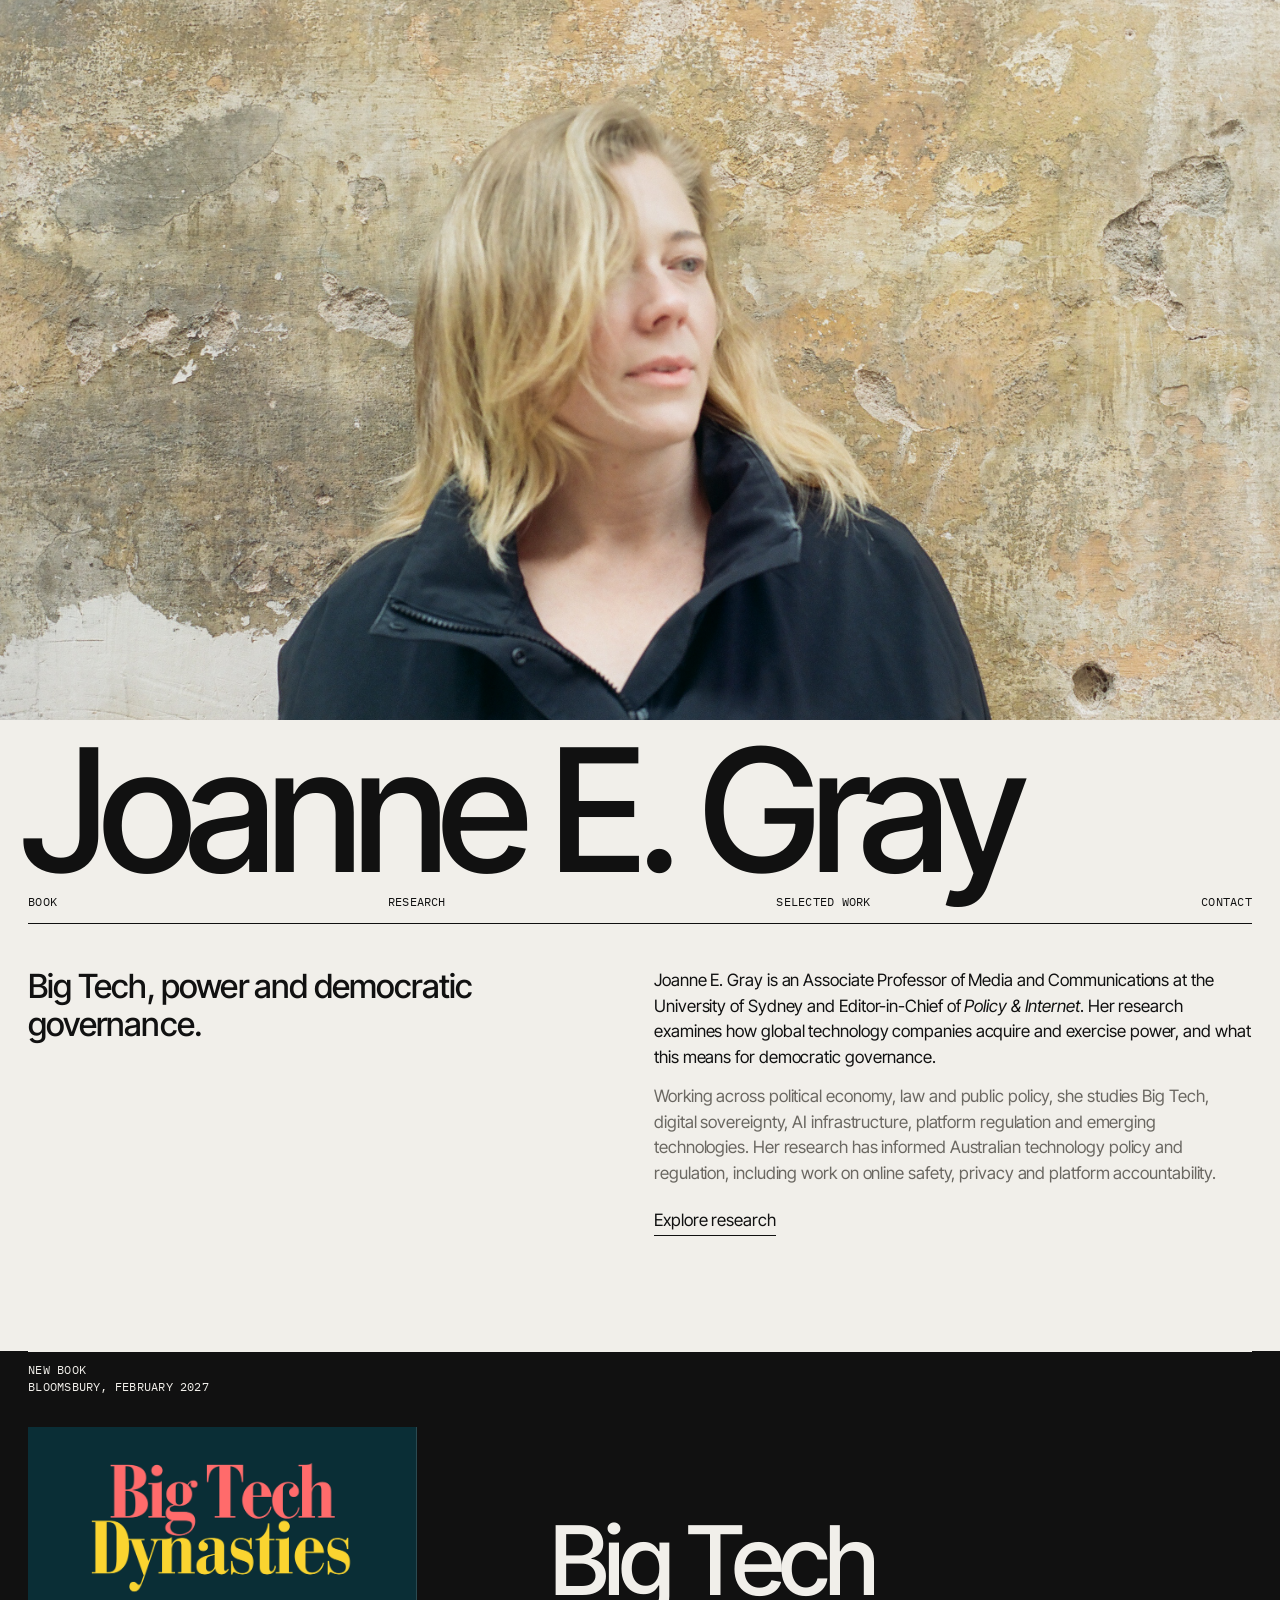
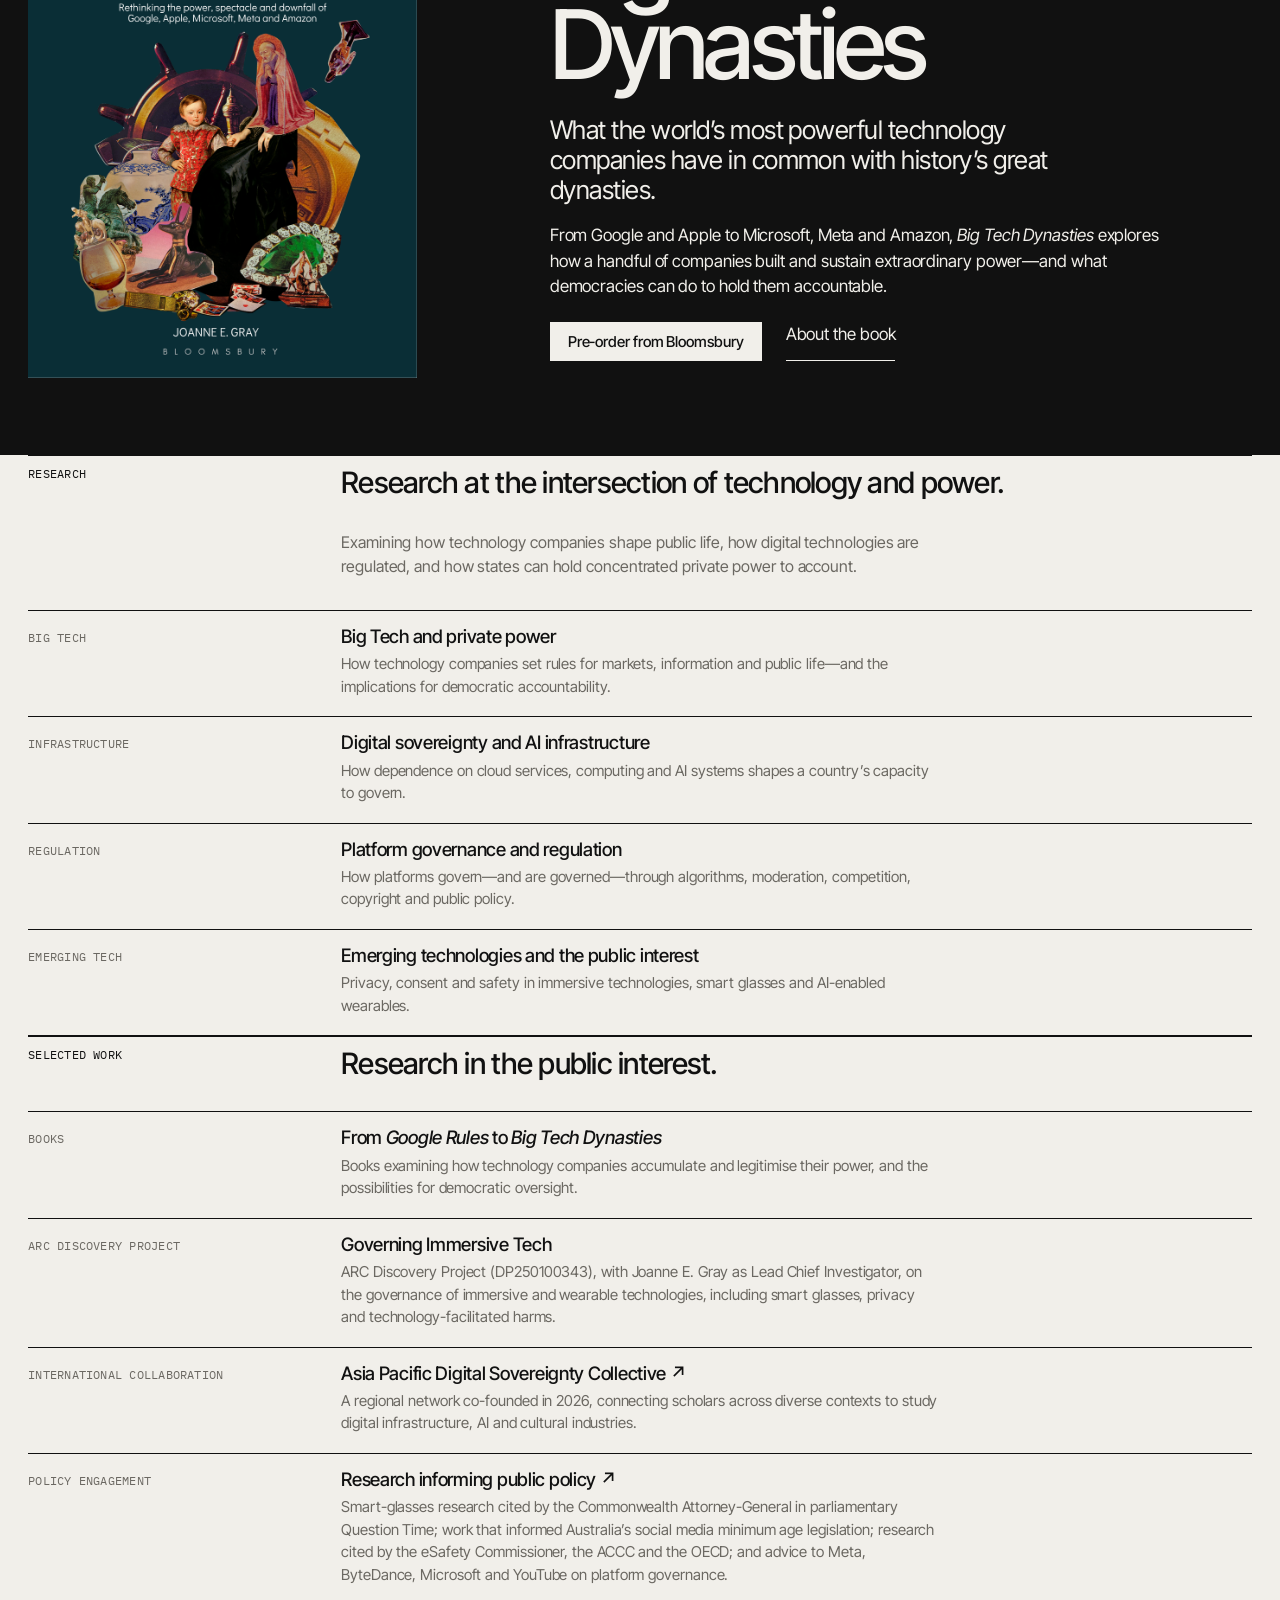
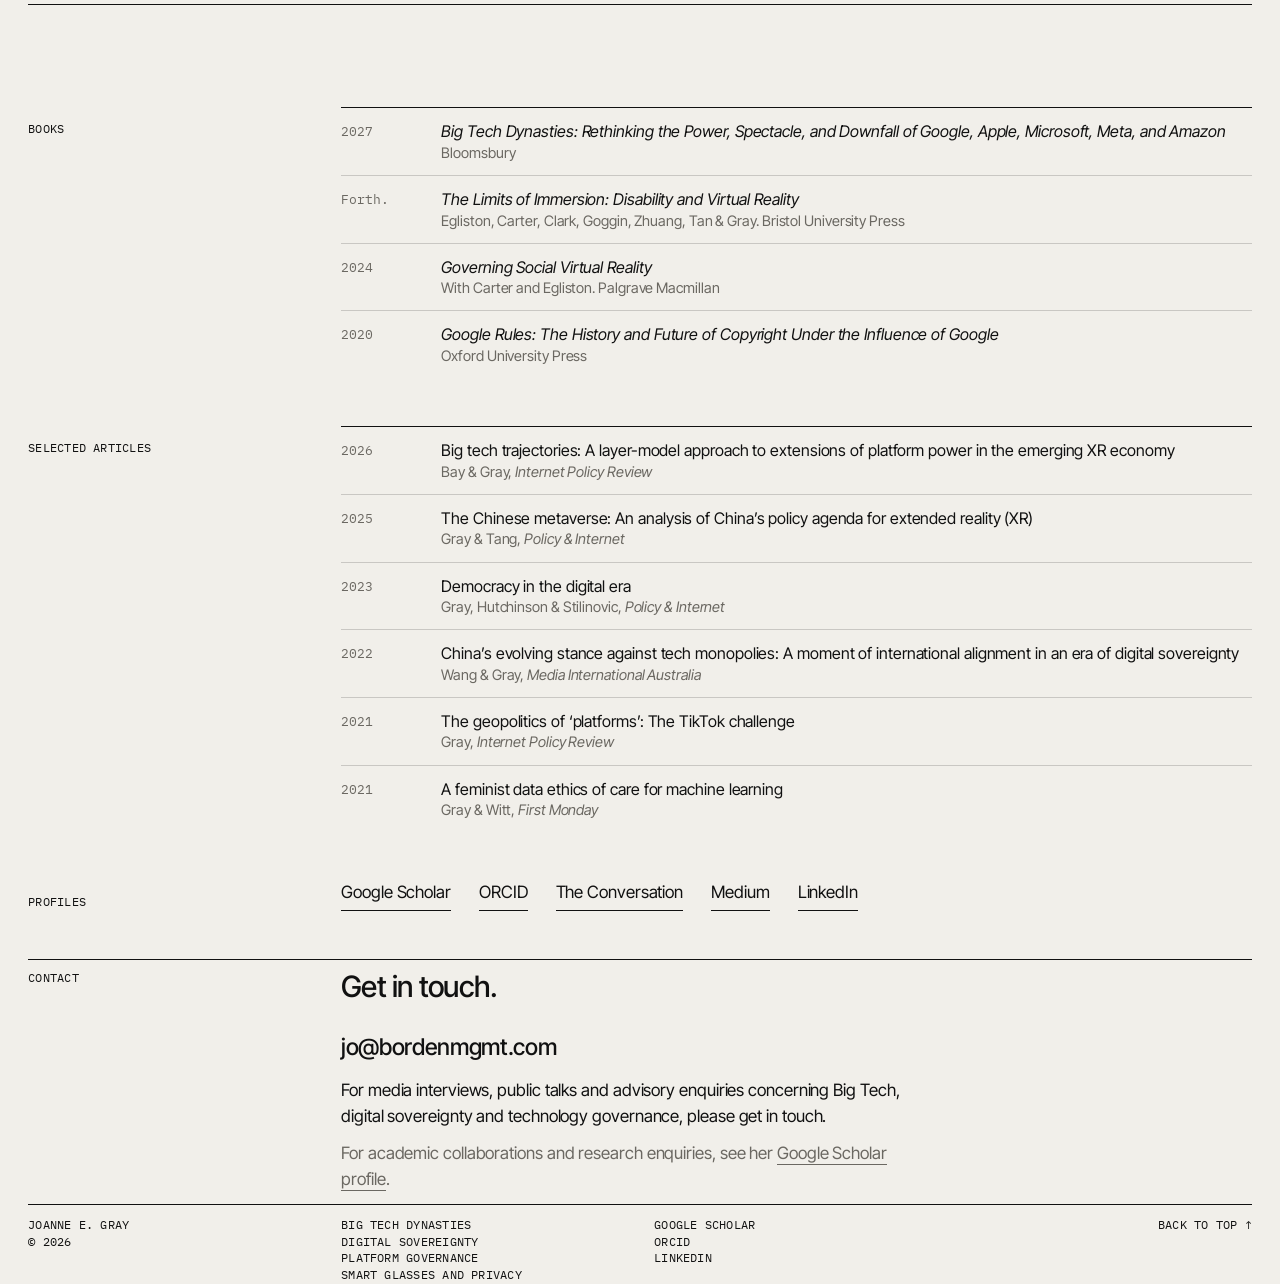
==== index.html @ 81a3f0e9 "Update index.html" ====
<!DOCTYPE html>
<html lang="en-AU">
<head>
<meta charset="utf-8">
<meta name="viewport" content="width=device-width, initial-scale=1">
<meta name="theme-color" content="#f7f5f0">
<meta name="robots" content="index, follow">
<meta name="author" content="Joanne E. Gray">
<meta property="og:site_name" content="Joanne E. Gray">
<meta property="og:locale" content="en_AU">
<meta name="twitter:card" content="summary_large_image">
<title>Joanne E. Gray | Big Tech, Digital Sovereignty &amp; Technology Governance</title>
<meta name="description" content="Joanne E. Gray is a scholar researching Big Tech power, digital sovereignty, AI infrastructure, platform regulation and emerging technology governance.">
<link rel="canonical" href="https://www.jegray.com.au/">
<meta property="og:type" content="profile">
<meta property="og:title" content="Joanne E. Gray | Big Tech, Digital Sovereignty &amp; Technology Governance">
<meta property="og:description" content="Scholar researching Big Tech power, digital sovereignty, AI infrastructure, platform regulation and emerging technology governance.">
<meta property="og:url" content="https://www.jegray.com.au/">
<meta property="og:image" content="https://www.jegray.com.au/A7406008.jpg">
<meta property="og:image:alt" content="Associate Professor Joanne E. Gray">
<script type="application/ld+json">
{
  "@context": "https://schema.org",
  "@graph": [
    {
      "@type": "WebSite",
      "@id": "https://www.jegray.com.au/#website",
      "url": "https://www.jegray.com.au/",
      "name": "Joanne E. Gray",
      "about": { "@id": "https://www.jegray.com.au/#person" },
      "inLanguage": "en-AU"
    },
    {
      "@type": "ProfilePage",
      "@id": "https://www.jegray.com.au/#profilepage",
      "url": "https://www.jegray.com.au/",
      "mainEntity": { "@id": "https://www.jegray.com.au/#person" }
    },
    {
      "@type": "Person",
      "@id": "https://www.jegray.com.au/#person",
      "name": "Joanne E. Gray",
      "alternateName": ["Joanne Gray", "Jo Gray", "Joanne Elizabeth Gray"],
      "honorificPrefix": "Associate Professor",
      "url": "https://www.jegray.com.au/",
      "image": "https://www.jegray.com.au/A7406008.jpg",
      "jobTitle": ["Associate Professor", "Chair of Discipline, Media and Communications"],
      "description": "Australian scholar of digital technology governance and political economy whose research examines the power of global technology companies and its implications for democratic governance.",
      "affiliation": {
        "@type": "CollegeOrUniversity",
        "name": "The University of Sydney",
        "url": "https://www.sydney.edu.au/"
      },
      "worksFor": {
        "@type": "CollegeOrUniversity",
        "name": "The University of Sydney",
        "url": "https://www.sydney.edu.au/"
      },
      "knowsAbout": [
        "Big Tech",
        "Private governing power",
        "Digital sovereignty",
        "AI infrastructure",
        "Technological dependence",
        "Platform governance",
        "Platform regulation",
        "Emerging technology governance",
        "Smart glasses and privacy",
        "Extended reality (XR) governance",
        "Online safety"
      ],
      "sameAs": [
        "https://profiles.sydney.edu.au/j.gray",
        "https://orcid.org/0000-0001-5425-4979",
        "https://scholar.google.com/citations?user=UfW7GFQAAAAJ",
        "https://www.linkedin.com/in/jograycy7",
        "https://theconversation.com/profiles/joanne-gray-873764",
        "https://medium.com/@jograycy7"
      ]
    },
    {
      "@type": "Book",
      "@id": "https://www.jegray.com.au/big-tech-dynasties#book",
      "name": "Big Tech Dynasties: Rethinking the Power, Spectacle, and Downfall of Google, Apple, Microsoft, Meta, and Amazon",
      "author": { "@id": "https://www.jegray.com.au/#person" },
      "publisher": { "@type": "Organization", "name": "Bloomsbury Publishing" },
      "datePublished": "2027-02-18",
      "isbn": "9798765137796",
      "url": "https://www.jegray.com.au/big-tech-dynasties"
    },
    {
      "@type": "Book",
      "@id": "https://www.jegray.com.au/#book-governing-social-vr",
      "name": "Governing Social Virtual Reality: Preparing for the Content, Conduct and Design Challenges of Immersive Social Media",
      "author": [
        { "@id": "https://www.jegray.com.au/#person" },
        { "@type": "Person", "name": "Marcus Carter" },
        { "@type": "Person", "name": "Ben Egliston" }
      ],
      "publisher": { "@type": "Organization", "name": "Palgrave Macmillan" },
      "datePublished": "2024-08-08",
      "isbn": "9783031618307",
      "workExample": [
        { "@type": "Book", "isbn": "9783031618307", "bookFormat": "https://schema.org/Hardcover" },
        { "@type": "Book", "isbn": "9783031618314", "bookFormat": "https://schema.org/EBook" }
      ],
      "sameAs": "https://doi.org/10.1007/978-3-031-61831-4"
    },
    {
      "@type": "Book",
      "@id": "https://www.jegray.com.au/#book-google-rules",
      "name": "Google Rules: The History and Future of Copyright Under the Influence of Google",
      "author": { "@id": "https://www.jegray.com.au/#person" },
      "publisher": { "@type": "Organization", "name": "Oxford University Press" },
      "datePublished": "2020",
      "isbn": "9780190072070"
    },
    {
      "@type": "Book",
      "@id": "https://www.jegray.com.au/#book-limits-of-immersion",
      "name": "The Limits of Immersion: Disability and Virtual Reality",
      "author": [
        { "@type": "Person", "name": "Ben Egliston" },
        { "@type": "Person", "name": "Marcus Carter" },
        { "@type": "Person", "name": "Kate Euphemia Clark" },
        { "@type": "Person", "name": "Gerard Goggin" },
        { "@type": "Person", "name": "Kuansong Victor Zhuang" },
        { "@type": "Person", "name": "Wenqi Tan" },
        { "@id": "https://www.jegray.com.au/#person" }
      ],
      "publisher": { "@type": "Organization", "name": "Bristol University Press" },
      "isbn": "9781529258431",
      "url": "https://bristoluniversitypress.co.uk/the-limits-of-immersion"
    }
  ]
}
</script>

  <link rel="preconnect" href="https://fonts.googleapis.com">
  <link rel="preconnect" href="https://fonts.gstatic.com" crossorigin="">
  <link rel="stylesheet" href="https://fonts.googleapis.com/css2?family=IBM+Plex+Mono:wght@400&amp;family=Inter+Tight:ital,wght@0,400;0,500;1,400;1,500&amp;display=swap">
  <link rel="stylesheet" href="/site.css">
</head>
<body>
<a class="skip" href="#main">Skip to main content</a>

<main id="main">
  <section id="about" class="hero">
    <figure class="banner"><img src="/jo-gray-portrait.jpg" alt="Associate Professor Joanne E. Gray standing in front of a weathered plaster wall" width="2000" height="1326" fetchpriority="high"></figure>
    <div class="wrap">
      <div class="bigname">
        <h1>Joanne E. Gray</h1>
        <nav class="meta homenav" aria-label="Primary"><a href="#book">Book</a><a href="#research">Research</a><a href="#work">Selected work</a><a href="#contact">Contact</a></nav>
      </div>
      <div class="grid hero-body">
        <p class="lead">Big Tech, power and democratic governance.</p>
        <div class="hero-text">
          <p>Joanne E. Gray is an Associate Professor of Media and Communications at the University of Sydney and Editor-in-Chief of <em>Policy &amp; Internet</em>. Her research examines how global technology companies acquire and exercise power, and what this means for democratic governance.</p>
          <p class="sub">Working across political economy, law and public policy, she studies Big Tech, digital sovereignty, AI infrastructure, platform regulation and emerging technologies. Her research has informed Australian technology policy and regulation, including work on online safety, privacy and platform accountability.</p>
          <div class="hero-links">
            <a class="ulink" href="#research">Explore research</a>
          </div>
        </div>
      </div>
    </div>
  </section>

  <section id="book" class="book">
    <div class="wrap">
      <div class="grid sec-head rule">
        <div class="meta">New book<br>Bloomsbury, February 2027</div>
      </div>
      <div class="grid book-body">
        <div class="book-cover"><img src="/book-cover.png" alt="Cover of Big Tech Dynasties by Joanne E. Gray (Bloomsbury, 2027)" width="900" height="1273" loading="lazy"></div>
        <div class="book-copy">
          <h2>Big Tech Dynasties</h2>
          <p class="deck">What the world’s most powerful technology companies have in common with history’s great dynasties.</p>
          <p>From Google and Apple to Microsoft, Meta and Amazon, <em>Big Tech Dynasties</em> explores how a handful of companies built and sustain extraordinary power—and what democracies can do to hold them accountable.</p>
          <p class="hero-links"><a class="btn" href="https://www.bloomsbury.com/au/big-tech-dynasties-9798765137796/">Pre-order from Bloomsbury</a> <a class="ulink" href="/big-tech-dynasties">About the book</a></p>
        </div>
      </div>
    </div>
  </section>

  <section id="research" class="wrap">
    <div class="grid sec-head rule">
      <div class="meta">Research</div>
      <h2>Research at the intersection of technology and power.</h2>
    </div>
    <div class="grid">
      <p class="intro">Examining how technology companies shape public life, how digital technologies are regulated, and how states can hold concentrated private power to account.</p>
      <ul class="rows">
        <li><a class="row" href="/big-tech-dynasties"><span class="meta">Big Tech</span><h3>Big Tech and private power</h3><p>How technology companies set rules for markets, information and public life—and the implications for democratic accountability.</p></a></li>
        <li><a class="row" href="/digital-sovereignty"><span class="meta">Infrastructure</span><h3>Digital sovereignty and AI infrastructure</h3><p>How dependence on cloud services, computing and AI systems shapes a country’s capacity to govern.</p></a></li>
        <li><a class="row" href="/platform-governance"><span class="meta">Regulation</span><h3>Platform governance and regulation</h3><p>How platforms govern—and are governed—through algorithms, moderation, competition, copyright and public policy.</p></a></li>
        <li><a class="row" href="/smart-glasses-privacy"><span class="meta">Emerging tech</span><h3>Emerging technologies and the public interest</h3><p>Privacy, consent and safety in immersive technologies, smart glasses and AI-enabled wearables.</p></a></li>
      </ul>
    </div>
  </section>

  <section id="work" class="wrap">
    <div class="grid sec-head rule">
      <div class="meta">Selected work</div>
      <h2>Research in the public interest.</h2>
    </div>
    <div class="grid">
      <ul class="rows">
        <li><a class="row" href="/big-tech-dynasties"><span class="meta">Books</span><h3>From <em>Google Rules</em> to <em>Big Tech Dynasties</em></h3><p>Books examining how technology companies accumulate and legitimise their power, and the possibilities for democratic oversight.</p></a></li>
        <li><a class="row" href="/smart-glasses-privacy"><span class="meta">ARC Discovery Project</span><h3>Governing Immersive Tech</h3><p>ARC Discovery Project (DP250100343), with Joanne E. Gray as Lead Chief Investigator, on the governance of immersive and wearable technologies, including smart glasses, privacy and technology-facilitated harms.</p></a></li>
        <li><a class="row" href="https://apacdigitalsovereigntycollective.org/"><span class="meta">International collaboration</span><h3>Asia Pacific Digital Sovereignty Collective ↗</h3><p>A regional network co-founded in 2026, connecting scholars across diverse contexts to study digital infrastructure, AI and cultural industries.</p></a></li>
        <li><a class="row" href="https://projectgit.com.au/news/question-time-2026.html"><span class="meta">Policy engagement</span><h3>Research informing public policy ↗</h3><p>Smart-glasses research cited by the Commonwealth Attorney-General in parliamentary Question Time; work that informed Australia’s social media minimum age legislation; research cited by the eSafety Commissioner, the ACCC and the OECD; and advice to Meta, ByteDance, Microsoft and YouTube on platform governance.</p></a></li>
      </ul>
    </div>

    <div class="grid pubs" style="margin-top:clamp(56px,8vw,104px)">
      <div class="pubs">
        <div class="pub-group">
          <div class="meta">Books</div>
          <ol>
            <li><span class="yr">2027</span><span><a href="/big-tech-dynasties"><em>Big Tech Dynasties: Rethinking the Power, Spectacle, and Downfall of Google, Apple, Microsoft, Meta, and Amazon</em></a><span class="src">Bloomsbury</span></span></li>
            <li><span class="yr">Forth.</span><span><a href="https://bristoluniversitypress.co.uk/the-limits-of-immersion"><em>The Limits of Immersion: Disability and Virtual Reality</em></a><span class="src">Egliston, Carter, Clark, Goggin, Zhuang, Tan &amp; Gray. Bristol University Press</span></span></li>
            <li><span class="yr">2024</span><span><a href="https://doi.org/10.1007/978-3-031-61831-4"><em>Governing Social Virtual Reality</em></a><span class="src">With Carter and Egliston. Palgrave Macmillan</span></span></li>
            <li><span class="yr">2020</span><span><em>Google Rules: The History and Future of Copyright Under the Influence of Google</em><span class="src">Oxford University Press</span></span></li>
          </ol>
        </div>
        <div class="pub-group">
          <div class="meta">Selected articles</div>
          <ol>
            <li><span class="yr">2026</span><span><a href="https://doi.org/10.14763/2026.3.2097">Big tech trajectories: A layer-model approach to extensions of platform power in the emerging XR economy</a><span class="src">Bay &amp; Gray, <em>Internet Policy Review</em></span></span></li>
            <li><span class="yr">2025</span><span><a href="https://doi.org/10.1002/poi3.418">The Chinese metaverse: An analysis of China’s policy agenda for extended reality (XR)</a><span class="src">Gray &amp; Tang, <em>Policy &amp; Internet</em></span></span></li>
            <li><span class="yr">2023</span><span><a href="https://doi.org/10.1002/poi3.349">Democracy in the digital era</a><span class="src">Gray, Hutchinson &amp; Stilinovic, <em>Policy &amp; Internet</em></span></span></li>
            <li><span class="yr">2022</span><span><a href="https://doi.org/10.1177/1329878X221105124">China’s evolving stance against tech monopolies: A moment of international alignment in an era of digital sovereignty</a><span class="src">Wang &amp; Gray, <em>Media International Australia</em></span></span></li>
            <li><span class="yr">2021</span><span><a href="https://doi.org/10.14763/2021.2.1557">The geopolitics of ‘platforms’: The TikTok challenge</a><span class="src">Gray, <em>Internet Policy Review</em></span></span></li>
            <li><span class="yr">2021</span><span><a href="https://doi.org/10.5210/fm.v26i12.11833">A feminist data ethics of care for machine learning</a><span class="src">Gray &amp; Witt, <em>First Monday</em></span></span></li>
          </ol>
        </div>
        <div class="pub-group">
          <div class="meta">Profiles</div>
          <div class="profiles">
            <a class="ulink" href="https://scholar.google.com/citations?hl=en&amp;user=UfW7GFQAAAAJ">Google Scholar</a>
            <a class="ulink" href="https://orcid.org/0000-0001-5425-4979">ORCID</a>
            <a class="ulink" href="https://theconversation.com/profiles/joanne-gray-873764/articles">The Conversation</a>
            <a class="ulink" href="https://medium.com/@jograycy7">Medium</a>
            <a class="ulink" href="https://www.linkedin.com/in/jograycy7">LinkedIn</a>
          </div>
        </div>
      </div>
    </div>
  </section>

  <section id="contact" class="wrap contact">
    <div class="grid sec-head rule">
      <div class="meta">Contact</div>
      <h2>Get in touch.</h2>
    </div>
    <div class="grid">
      <p class="mail"><a href="mailto:jo@bordenmgmt.com">jo@bordenmgmt.com</a></p>
      <p>For media interviews, public talks and advisory enquiries concerning Big Tech, digital sovereignty and technology governance, please get in touch.</p>
      <p style="color:var(--mute)">For academic collaborations and research enquiries, see her <a class="ulink" href="https://scholar.google.com/citations?hl=en&amp;user=UfW7GFQAAAAJ">Google Scholar profile</a>.</p>
    </div>
  </section>
</main>

<footer class="wrap">
  <div class="grid rule meta" style="padding-top:12px">
    <div>Joanne E. Gray<br>© 2026</div>
    <div><ul><li><a href="/big-tech-dynasties">Big Tech Dynasties</a></li><li><a href="/digital-sovereignty">Digital sovereignty</a></li><li><a href="/platform-governance">Platform governance</a></li><li><a href="/smart-glasses-privacy">Smart glasses and privacy</a></li></ul></div>
    <div><ul><li><a href="https://scholar.google.com/citations?hl=en&amp;user=UfW7GFQAAAAJ">Google Scholar</a></li><li><a href="https://orcid.org/0000-0001-5425-4979">ORCID</a></li><li><a href="https://www.linkedin.com/in/jograycy7">LinkedIn</a></li></ul></div>
    <div class="c4"><a href="#main">Back to top ↑</a></div>
  </div>
</footer>
</body>
</html>
---- site.css ----
/* jegray.com.au, 2026 design. Replaces homepage.css and article.css on all pages; styles.css is untouched. */
:root {
  --paper: #f1efea;
  --ink: #111111;
  --mute: #6b6862;
  --line: #111111;
  --hair: rgba(17,17,17,.18);
  --red: #2b2bea; /* accent: ultramarine */
  --sans: "Inter Tight", "Helvetica Neue", Helvetica, Arial, sans-serif;
  --mono: "IBM Plex Mono", ui-monospace, Menlo, monospace;
  --pad: clamp(16px, 2.2vw, 32px);
}
* { box-sizing: border-box; }
html { -webkit-text-size-adjust: 100%; }
body { margin: 0; background: var(--paper); color: var(--ink); font: 400 17px/1.5 var(--sans); letter-spacing: -.005em; }
img { display: block; max-width: 100%; height: auto; }
a { color: inherit; text-decoration: none; }
a:hover { color: var(--red); }
:focus-visible { outline: 2px solid var(--red); outline-offset: 2px; }
.skip { position: absolute; left: -9999px; }
.skip:focus { left: var(--pad); top: var(--pad); background: var(--ink); color: var(--paper); padding: 6px 10px; z-index: 10; }

/* Grid */
.wrap { padding: 0 var(--pad); max-width: 1600px; margin: 0 auto; }
.grid { display: grid; grid-template-columns: repeat(12, 1fr); column-gap: var(--pad); }
.rule { border-top: 1px solid var(--line); }
.meta { font: 400 11.5px/1.45 var(--mono); letter-spacing: .02em; text-transform: uppercase; }
.meta a:hover { color: var(--red); }

/* Top bar */
.bar { display: flex; align-items: baseline; gap: 28px; padding: 16px 0; border-bottom: 1px solid var(--line); font-size: 15px; }
.bar .who { font-weight: 500; }
.bar .role { color: var(--mute); }
.bar nav { margin-left: auto; }
.bar nav ul { display: flex; gap: 24px; list-style: none; margin: 0; padding: 0; }

/* Hero */
.hero { padding-bottom: clamp(56px, 9vw, 120px); }
.banner { margin: 0; }
.banner img { width: 100%; height: min(80vh, 62vw); object-fit: cover; object-position: 52% 36%; }
.bigname { padding-top: clamp(10px, 1.4vw, 18px); }
.bigname h1 { margin: 0; font-weight: 500; font-size: clamp(56px, 13.4vw, 236px); line-height: .84; letter-spacing: -.055em; white-space: nowrap; transform: translateX(-.04em); }
.bigname .meta { display: flex; justify-content: space-between; margin-top: 12px; padding-bottom: 12px; }
.hero-body { border-top: 1px solid var(--line); padding-top: clamp(24px, 3.5vw, 48px); align-items: start; }
.hero .lead { grid-column: 1 / span 5; font-size: clamp(26px, 2.6vw, 40px); line-height: 1.12; letter-spacing: -.025em; font-weight: 500; margin: 0; }
.hero-text { grid-column: 7 / span 6; }
.hero-text p { max-width: 36em; margin: 0 0 14px; }
.hero-text .sub { color: var(--mute); }
.hero-links { display: flex; gap: 24px; flex-wrap: wrap; margin-top: 22px; }
.ulink { border-bottom: 1px solid currentColor; padding-bottom: 1px; }

/* Sections */
section { padding: 0 0 clamp(56px, 9vw, 120px); }
.sec-head { padding-top: 10px; margin-bottom: clamp(20px, 2.5vw, 36px); }
.sec-head .meta { grid-column: 1 / span 3; }
.sec-head h2 { grid-column: 4 / span 9; margin: 0; font-weight: 500; font-size: clamp(24px, 2.3vw, 36px); line-height: 1.1; letter-spacing: -.025em; }

/* Book block */
.book { background: var(--ink); color: var(--paper); padding-bottom: 0; }
.book .rule { border-top-color: var(--paper); }
.book .btn { background: var(--paper); color: var(--ink); }
.book .btn:hover { background: var(--red); color: var(--paper); }
.book .sec-head { padding-top: 10px; }
.book-body { padding-bottom: clamp(40px, 6vw, 80px); align-items: end; }
.book-cover { grid-column: 1 / span 4; }
.book-copy { grid-column: 6 / span 7; }
.book-copy h2 { font-weight: 500; font-size: clamp(48px, 7.5vw, 128px); line-height: .88; letter-spacing: -.05em; margin: 0 0 28px; }
.book-copy .deck { font-size: clamp(22px, 2vw, 30px); line-height: 1.18; letter-spacing: -.02em; margin: 0 0 18px; max-width: 22em; }
.book-copy p { max-width: 36em; }
.book a:hover { color: #9da2ff; }
.btn { display: inline-block; background: var(--ink); color: var(--paper); padding: 12px 18px; font: 500 15px/1 var(--sans); }
.btn:hover { background: var(--paper); color: var(--ink); }

main .intro { grid-column: 4 / span 6; margin: 0 0 32px; font-size: 16px; color: var(--mute); }

/* Index rows (research areas, selected work) */
.rows { grid-column: 1 / -1; list-style: none; margin: 0; padding: 0; }
.row { display: grid; grid-template-columns: repeat(12, 1fr); column-gap: var(--pad); border-top: 1px solid var(--line); padding: 14px 0 18px; }
.rows li:last-child .row { border-bottom: 1px solid var(--line); }
.row .meta { grid-column: 1 / span 3; padding-top: 5px; color: var(--mute); }
.row h3 { grid-column: 4 / span 6; margin: 0; font-weight: 500; font-size: clamp(18px, 1.45vw, 22px); line-height: 1.2; letter-spacing: -.015em; }
.row p { grid-column: 4 / span 6; margin: 6px 0 0; color: var(--mute); font-size: 15px; line-height: 1.5; }
a.row:hover h3, a.row:hover .meta { color: var(--red); }

/* Publications */
.pubs { grid-column: 1 / -1; }
.pub-group { display: grid; grid-template-columns: repeat(12, 1fr); column-gap: var(--pad); margin-bottom: 48px; }
.pub-group > .meta { grid-column: 1 / span 3; padding-top: 14px; }
.pub-group ol { grid-column: 4 / span 9; list-style: none; margin: 0; padding: 0; }
.pub-group li { display: grid; grid-template-columns: 4.5em 1fr; gap: 0 var(--pad); border-top: 1px solid var(--hair); padding: 12px 0; font-size: 16px; line-height: 1.4; }
.pub-group li:first-child { border-top-color: var(--line); }
.pub-group .yr { font: 400 13px/1.9 var(--mono); color: var(--mute); }
.pub-group .src { display: block; color: var(--mute); font-size: 14.5px; }
.profiles { grid-column: 4 / span 9; display: flex; flex-wrap: wrap; gap: 10px 28px; }

/* Contact */
.contact .mail { grid-column: 4 / span 9; font-weight: 500; font-size: clamp(20px, 1.8vw, 28px); line-height: 1.2; letter-spacing: -.015em; margin: 0 0 16px; word-break: break-word; }
.contact .mail a:hover { color: var(--red); }
.contact p { grid-column: 4 / span 6; margin: 0 0 12px; }

/* Footer */
footer { padding-top: 12px; padding-bottom: 28px; }
footer .grid > div { grid-column: span 3; }
footer ul { list-style: none; margin: 0; padding: 0; }
footer .c4 { text-align: right; }

/* Inner pages */
.page-head { padding-top: clamp(32px, 7vw, 96px); padding-bottom: clamp(32px, 5vw, 64px); }
.page-head .meta { grid-column: 1 / span 3; padding-top: 12px; }
.page-head h1 { grid-column: 4 / span 9; margin: 0 0 24px; font-weight: 500; font-size: clamp(42px, 6.2vw, 104px); line-height: .92; letter-spacing: -.05em; }
.page-head .lede { grid-column: 4 / span 7; font-size: clamp(20px, 1.8vw, 26px); line-height: 1.3; letter-spacing: -.015em; margin: 0; }
.page-head .byline { grid-column: 4 / span 9; margin-top: 22px; color: var(--mute); }
.body-sec { border-top: 1px solid var(--line); padding: 12px 0 clamp(40px, 6vw, 80px); }
.body-sec > .meta { grid-column: 1 / span 4; padding-top: 4px; }
.body-sec > .side { grid-column: 1 / span 4; margin: 0; padding-right: var(--pad); font-weight: 500; font-size: clamp(22px, 2vw, 30px); line-height: 1.1; letter-spacing: -.025em; }
.body-sec > .content { grid-column: 5 / span 7; }
.body-sec h2 { font-weight: 500; font-size: clamp(26px, 2.6vw, 40px); line-height: 1.05; letter-spacing: -.03em; margin: 0 0 20px; }
.body-sec h3 { font-weight: 500; font-size: 21px; letter-spacing: -.015em; margin: 30px 0 8px; }
.body-sec p, .body-sec li, .body-sec dd { font-size: 17.5px; line-height: 1.6; }
.body-sec p { margin: 0 0 16px; }
.body-sec ul, .body-sec ol { margin: 0 0 18px; padding-left: 1.2em; }
.body-sec li { margin-bottom: 8px; }
.body-sec li::marker { color: var(--red); }
.body-sec a { border-bottom: 1px solid currentColor; }
.body-sec a:hover { color: var(--red); }
.body-sec .note { font-size: 14.5px; color: var(--mute); }
.body-sec ul.publications { list-style: none; padding: 0; }
.body-sec ul.publications li { border-top: 1px solid var(--hair); padding-top: 10px; font-size: 15.5px; }
.toc ol { list-style: none; padding: 0; margin: 0; counter-reset: none; }
.toc li { border-top: 1px solid var(--hair); padding: 8px 0; margin: 0; font-size: 16px; }
.toc a { border: 0; }
.book-details { display: grid; grid-template-columns: max-content 1fr; gap: 10px 28px; margin: 0 0 24px; }
.book-details dt { font: 400 11.5px/2.2 var(--mono); text-transform: uppercase; letter-spacing: .02em; color: var(--mute); }
.book-details dd { margin: 0; }
.book-hero { background: var(--ink); color: var(--paper); padding-top: clamp(32px, 6vw, 80px); padding-bottom: clamp(32px, 6vw, 80px); align-items: end; }
.book-hero .cover { grid-column: 1 / span 4; }
.book-hero .copy { grid-column: 6 / span 7; }
.book-hero h1 { font-weight: 500; font-size: clamp(52px, 8vw, 140px); line-height: .86; letter-spacing: -.055em; margin: 0 0 22px; }
.book-hero .subtitle { font-size: clamp(20px, 1.8vw, 26px); line-height: 1.25; letter-spacing: -.015em; margin: 0 0 22px; max-width: 26em; }
.book-hero p { max-width: 36em; }
.book-hero .btn { background: var(--paper); color: var(--ink); }
.book-hero .btn:hover { background: var(--red); color: var(--paper); }
.book-hero a:hover { color: #9da2ff; }
.book-hero .meta { margin-bottom: 18px; }

/* Mobile */
@media (max-width: 860px) {
  .bar { flex-wrap: wrap; gap: 6px 18px; }
  .bar .role { display: none; }
  .bar nav { margin-left: 0; width: 100%; }
  .bar nav ul { gap: 18px; flex-wrap: wrap; }
  .grid, .row, .pub-group { grid-template-columns: repeat(4, 1fr); }
  .banner img { height: 72vh; object-position: 54% 30%; }
  .hero .lead { grid-column: 1 / -1; margin-bottom: 24px; }
  .hero-text { grid-column: 1 / -1; }
  .bigname h1 { white-space: normal; font-size: 21vw; }
  .sec-head .meta, .sec-head h2, .row .meta, .row h3, .row p, .pub-group > .meta, .pub-group ol, .profiles,
  .contact p, .contact .mail, main .intro, .book-cover, .book-copy, .page-head .meta, .page-head h1, .page-head .lede, .page-head .byline,
  .body-sec > .meta, .body-sec > .side, .body-sec > .content, .book-hero .cover, .book-hero .copy { grid-column: 1 / -1; }
  .sec-head .meta, .row .meta, .pub-group > .meta, .page-head .meta, .body-sec > .meta, .body-sec > .side { margin-bottom: 14px; padding-top: 0; }
  .row p { margin-top: 10px; }
  .book-cover, .book-hero .cover { max-width: 260px; margin-bottom: 28px; }
  footer .grid > div { grid-column: span 2; margin-bottom: 18px; }
  footer .c4 { text-align: left; }
}
@media (prefers-reduced-motion: no-preference) { a, .btn { transition: color .12s, background-color .12s; } }
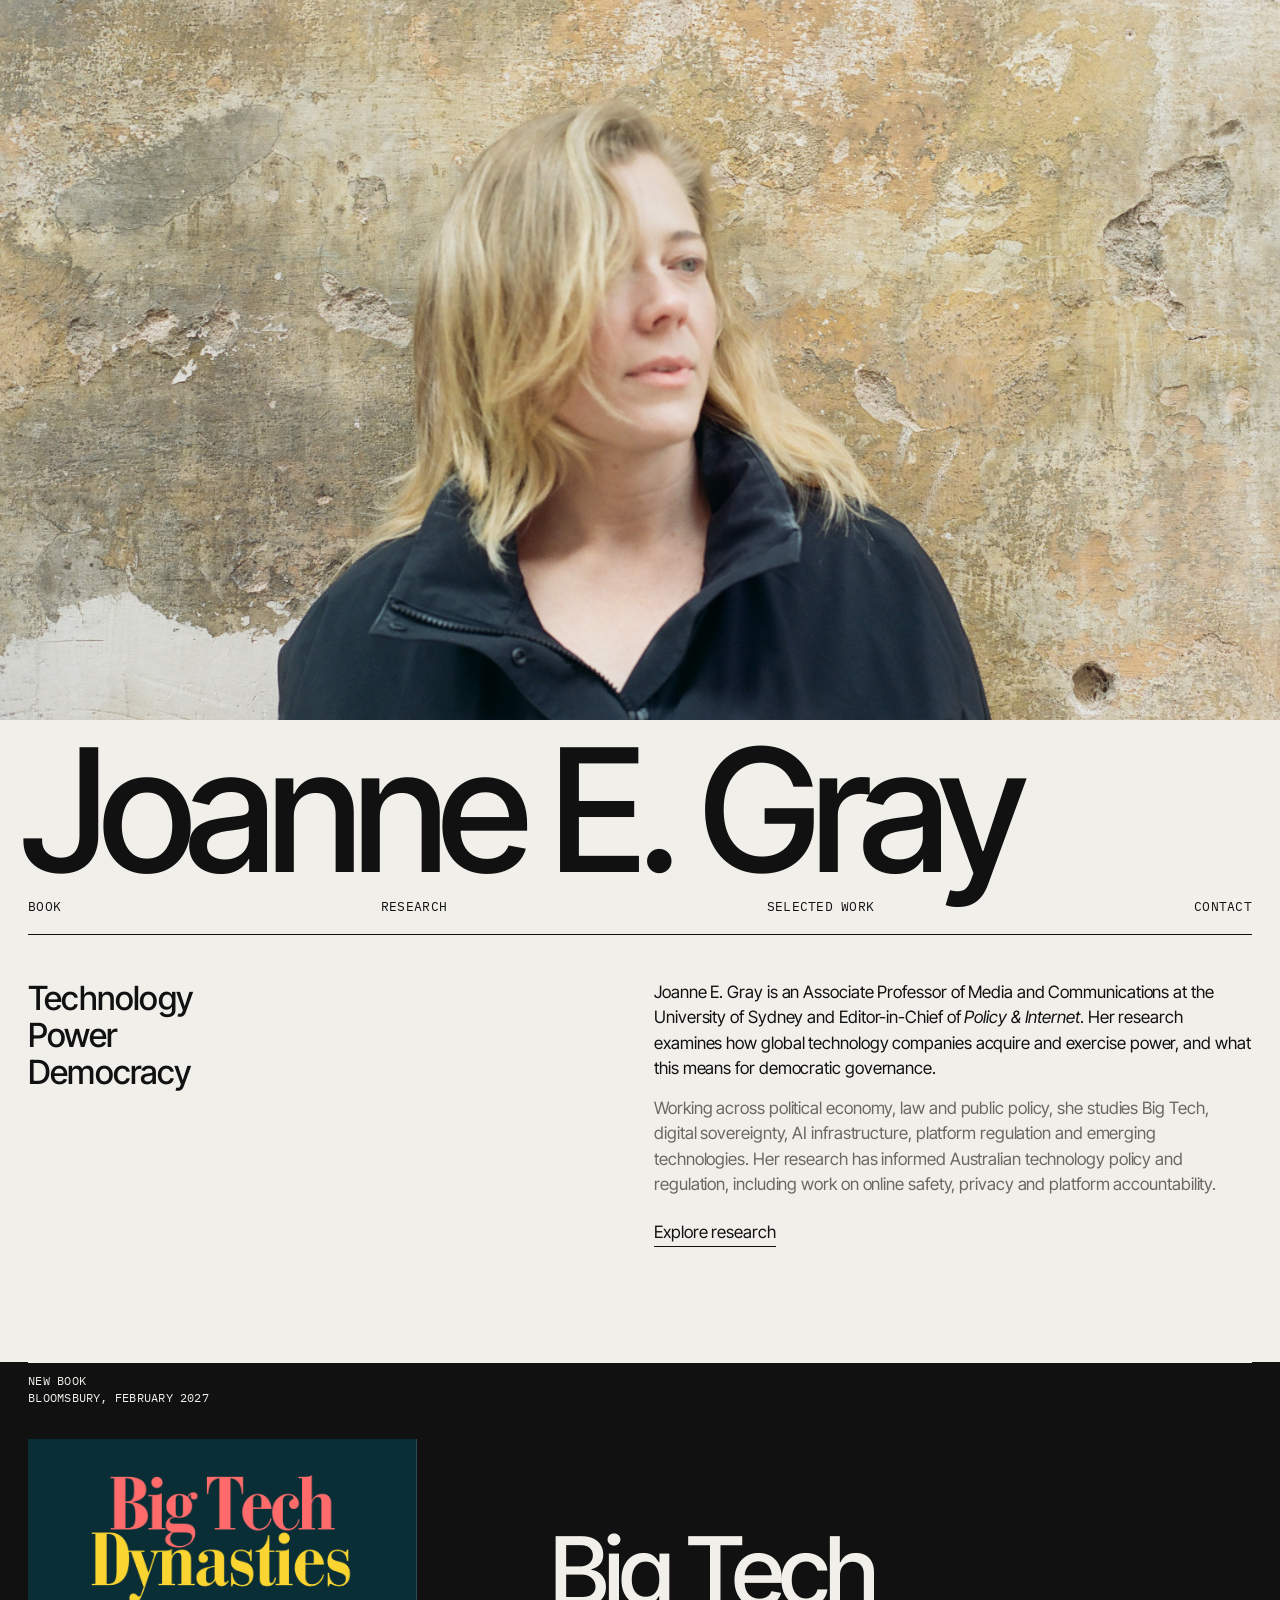
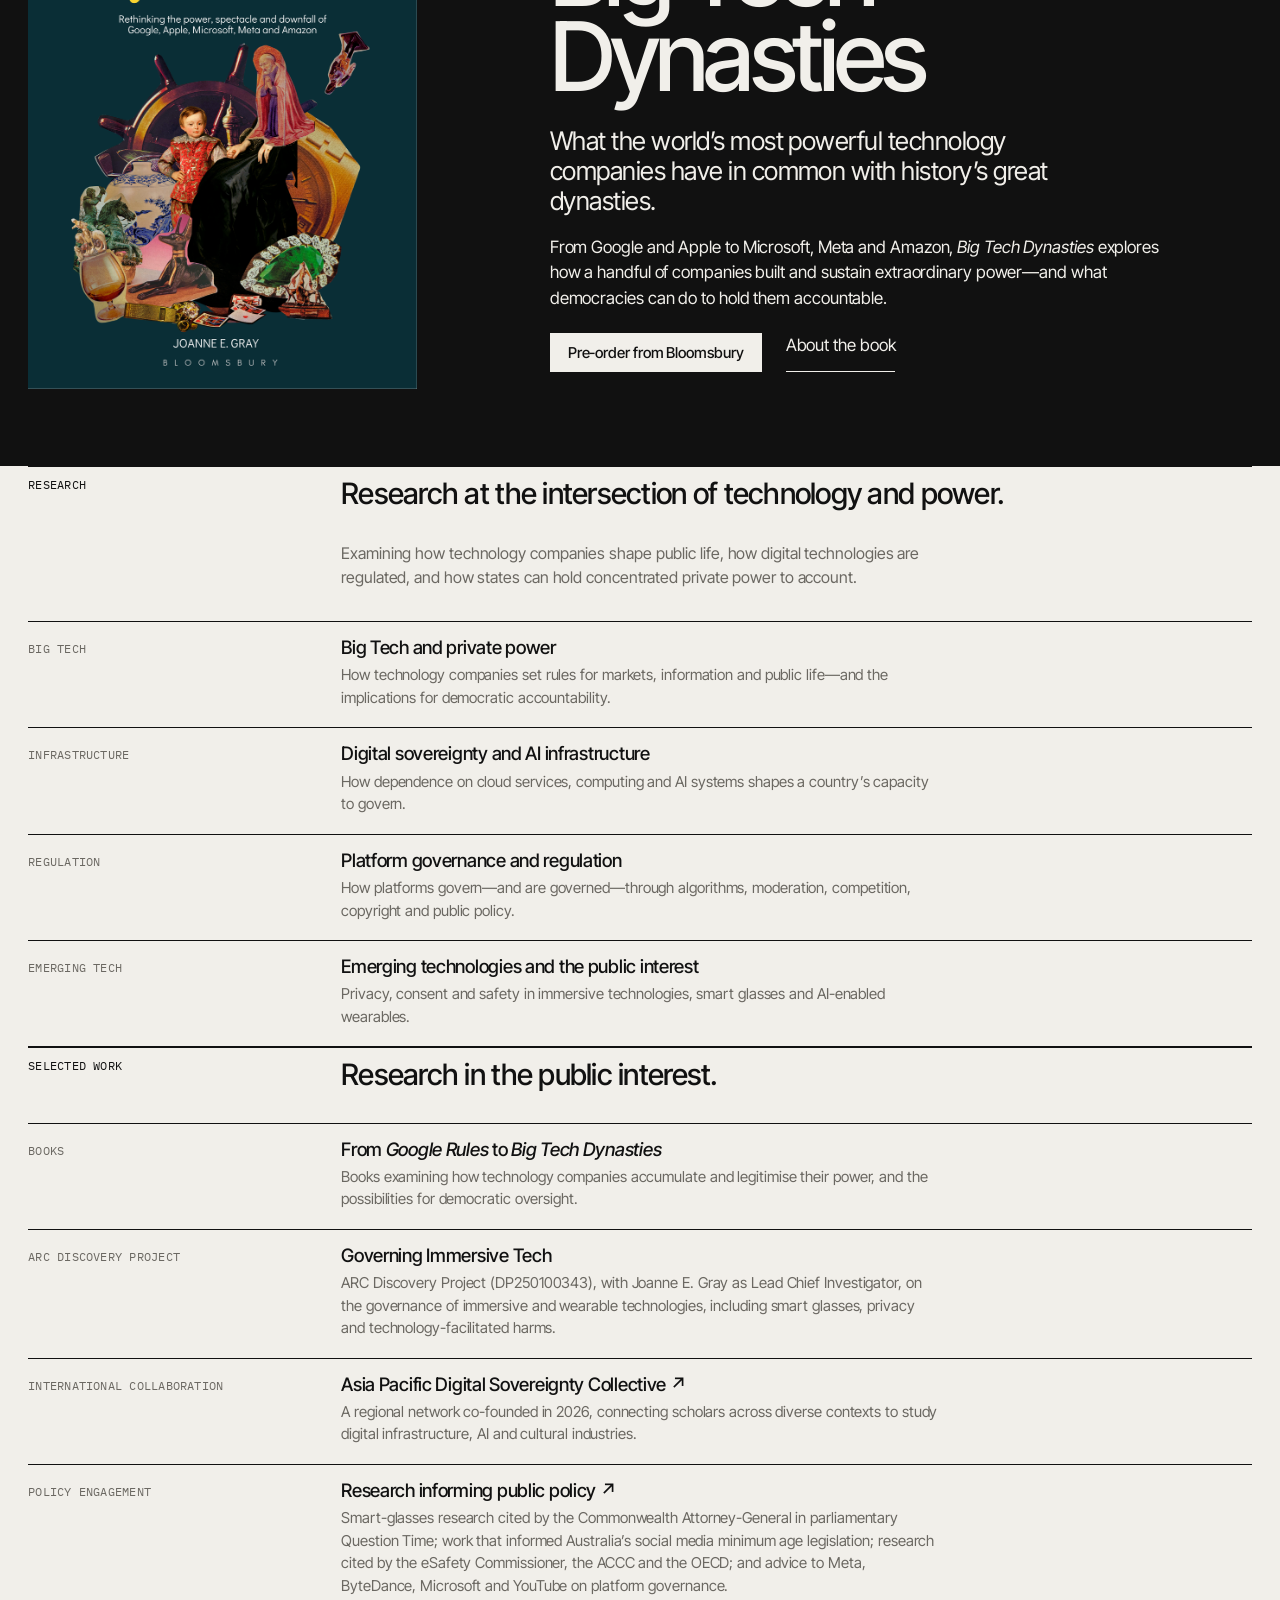
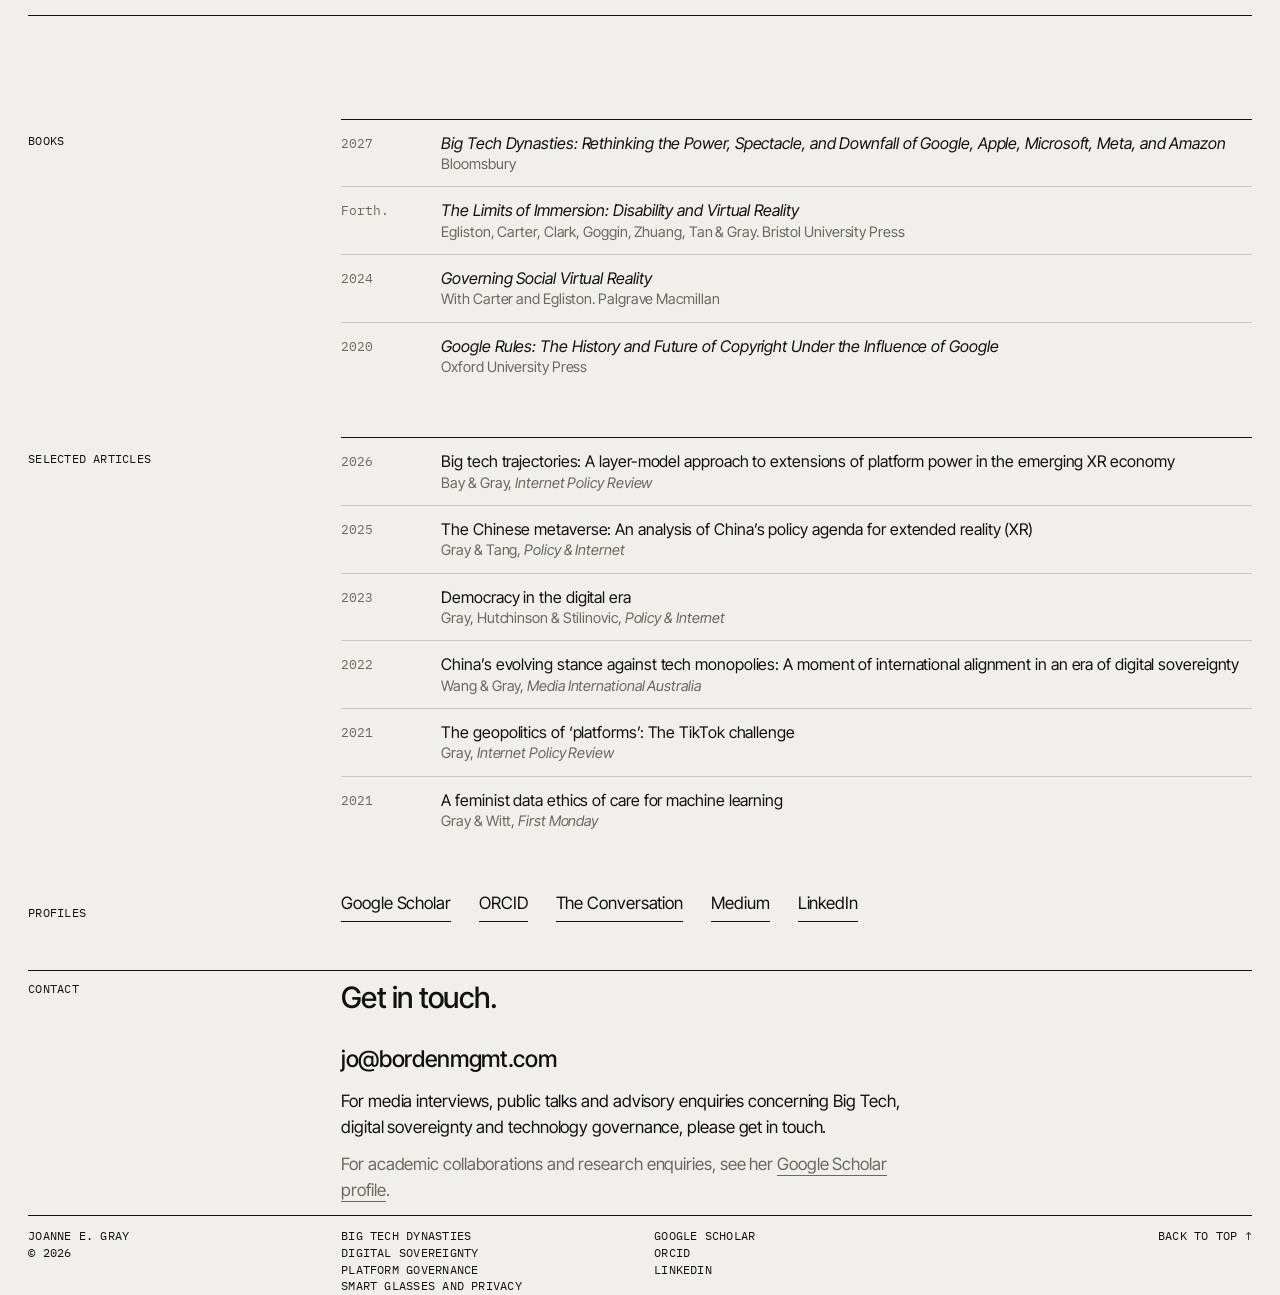
==== commit 7da24de5: "Update index.html" ====
--- a/index.html
+++ b/index.html
@@ -153,7 +153,7 @@
         <nav class="meta homenav" aria-label="Primary"><a href="#book">Book</a><a href="#research">Research</a><a href="#work">Selected work</a><a href="#contact">Contact</a></nav>
       </div>
       <div class="grid hero-body">
-        <p class="lead">Big Tech, power and democratic governance.</p>
+        <p class="lead">Technology<br>Power<br>Democracy</p>
         <div class="hero-text">
           <p>Joanne E. Gray is an Associate Professor of Media and Communications at the University of Sydney and Editor-in-Chief of <em>Policy &amp; Internet</em>. Her research examines how global technology companies acquire and exercise power, and what this means for democratic governance.</p>
           <p class="sub">Working across political economy, law and public policy, she studies Big Tech, digital sovereignty, AI infrastructure, platform regulation and emerging technologies. Her research has informed Australian technology policy and regulation, including work on online safety, privacy and platform accountability.</p>
--- a/site.css
+++ b/site.css
@@ -41,6 +41,9 @@
 .bigname { padding-top: clamp(10px, 1.4vw, 18px); }
 .bigname h1 { margin: 0; font-weight: 500; font-size: clamp(56px, 13.4vw, 236px); line-height: .84; letter-spacing: -.055em; white-space: nowrap; transform: translateX(-.04em); }
 .bigname .meta { display: flex; justify-content: space-between; margin-top: 12px; padding-bottom: 12px; }
+.bigname .homenav { font-size: 13px; }
+.homenav a { padding: 4px 0; border-bottom: 1px solid transparent; }
+.homenav a:hover { border-bottom-color: currentColor; }
 .hero-body { border-top: 1px solid var(--line); padding-top: clamp(24px, 3.5vw, 48px); align-items: start; }
 .hero .lead { grid-column: 1 / span 5; font-size: clamp(26px, 2.6vw, 40px); line-height: 1.12; letter-spacing: -.025em; font-weight: 500; margin: 0; }
 .hero-text { grid-column: 7 / span 6; }
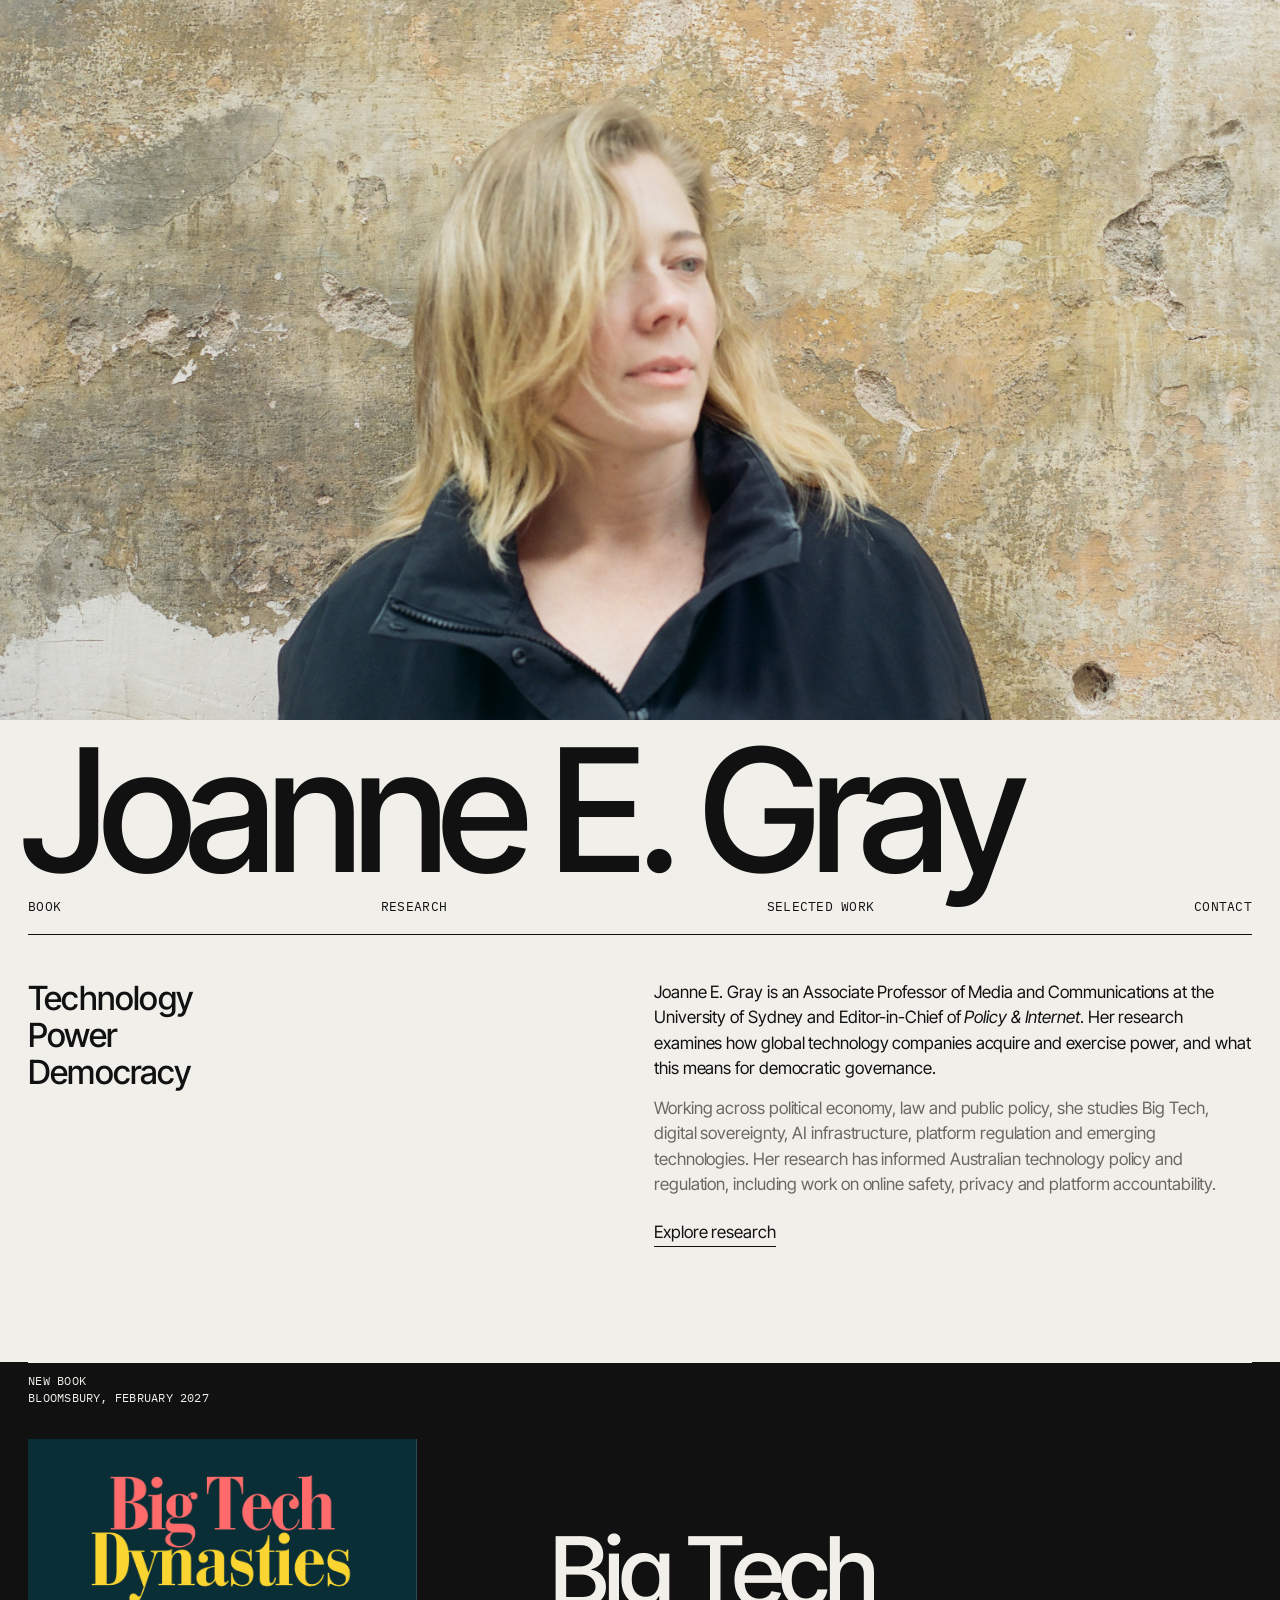
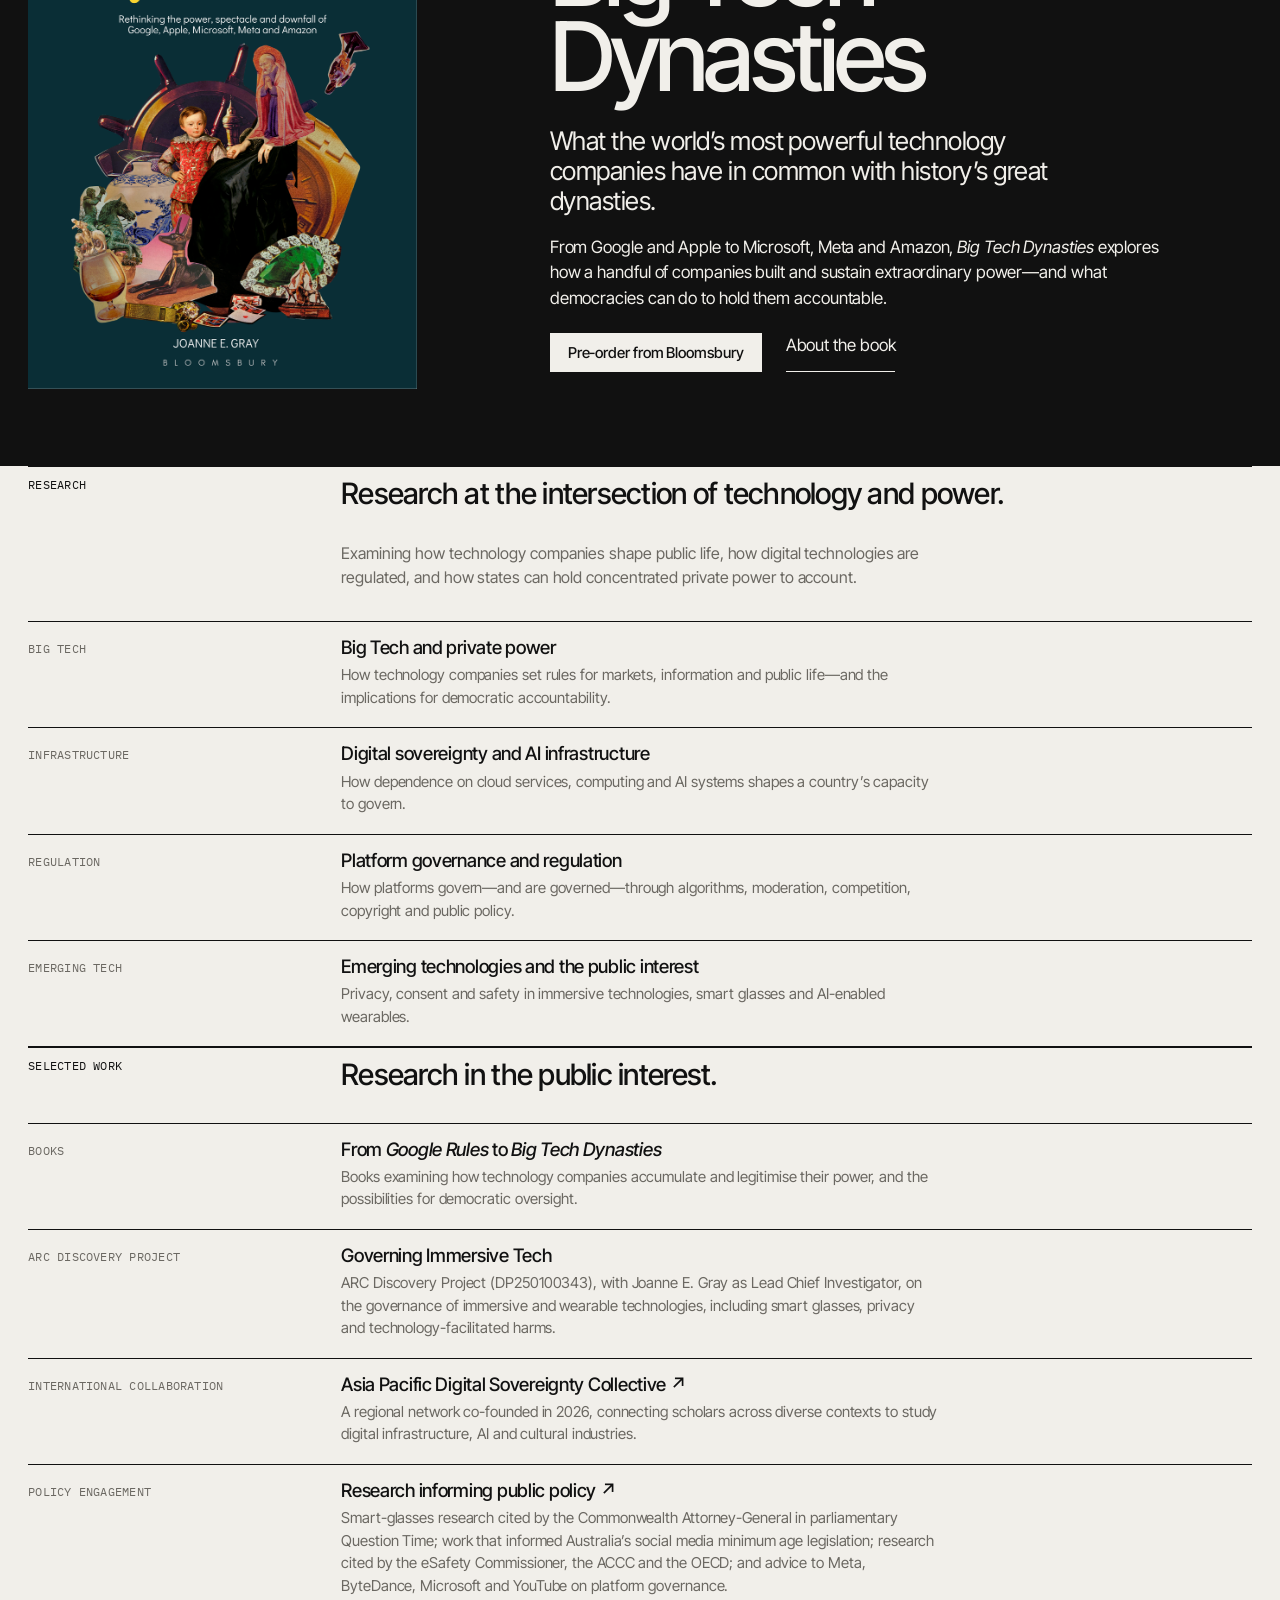
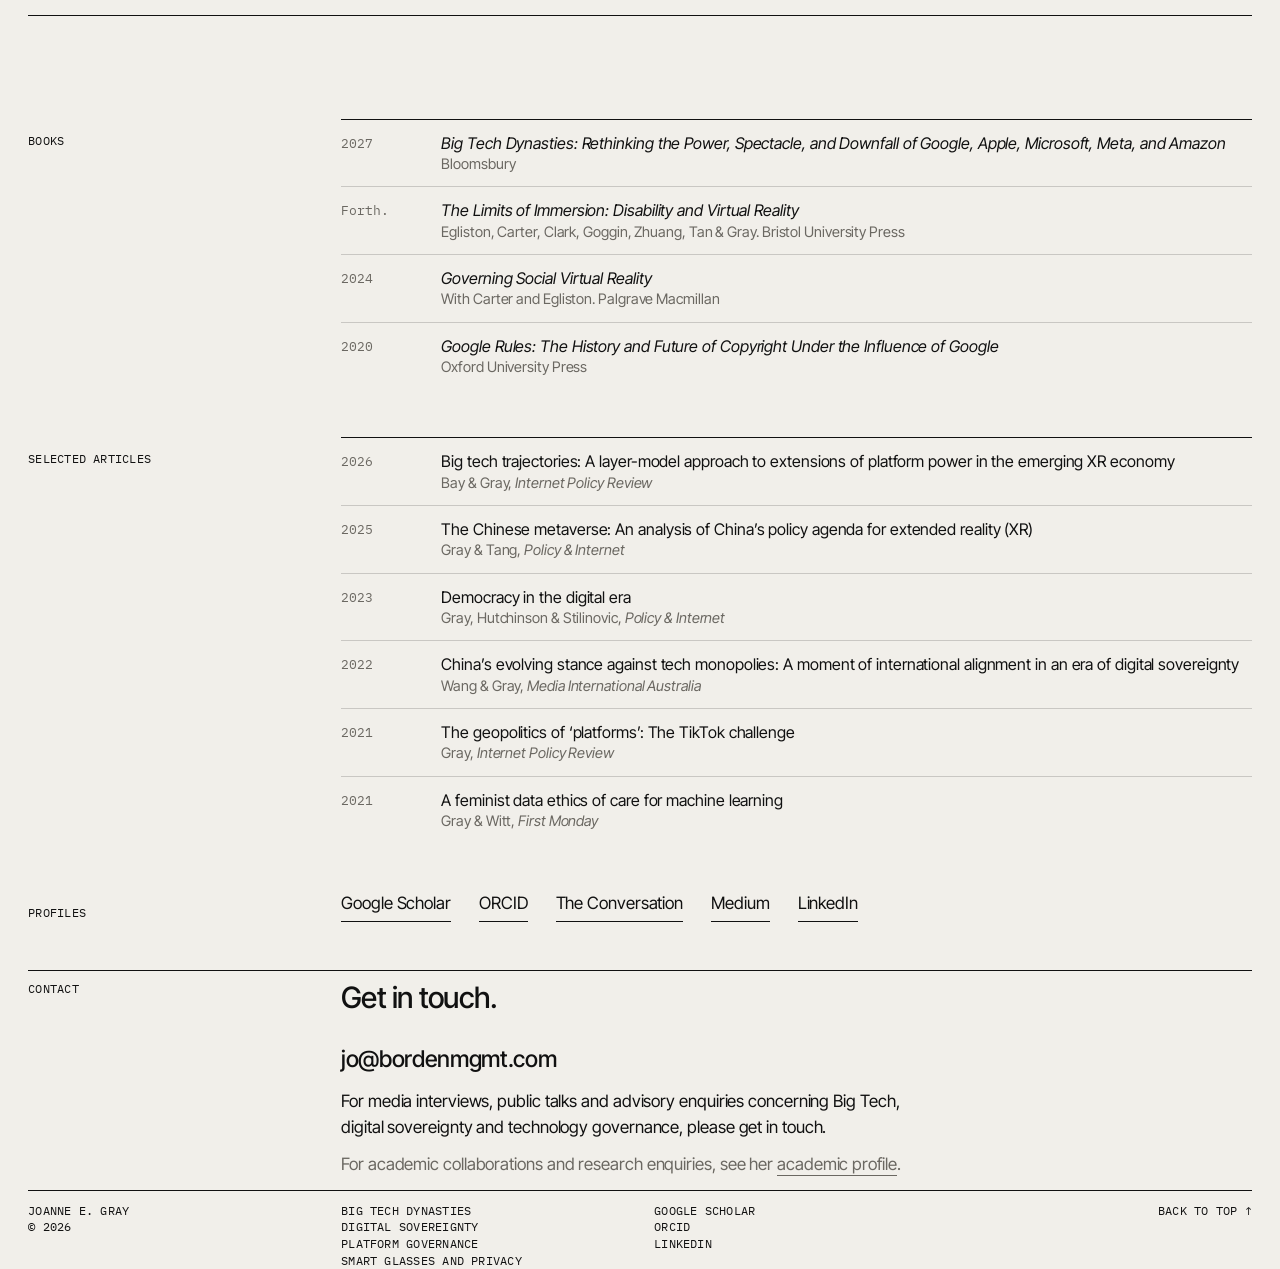
==== commit 1fc4cf70: "Update index.html" ====
--- a/index.html
+++ b/index.html
@@ -256,7 +256,7 @@
     <div class="grid">
       <p class="mail"><a href="mailto:jo@bordenmgmt.com">jo@bordenmgmt.com</a></p>
       <p>For media interviews, public talks and advisory enquiries concerning Big Tech, digital sovereignty and technology governance, please get in touch.</p>
-      <p style="color:var(--mute)">For academic collaborations and research enquiries, see her <a class="ulink" href="https://scholar.google.com/citations?hl=en&amp;user=UfW7GFQAAAAJ">Google Scholar profile</a>.</p>
+      <p style="color:var(--mute)">For academic collaborations and research enquiries, see her <a class="ulink" href="https://profiles.sydney.edu.au/j.gray">academic profile</a>.</p>
     </div>
   </section>
 </main>
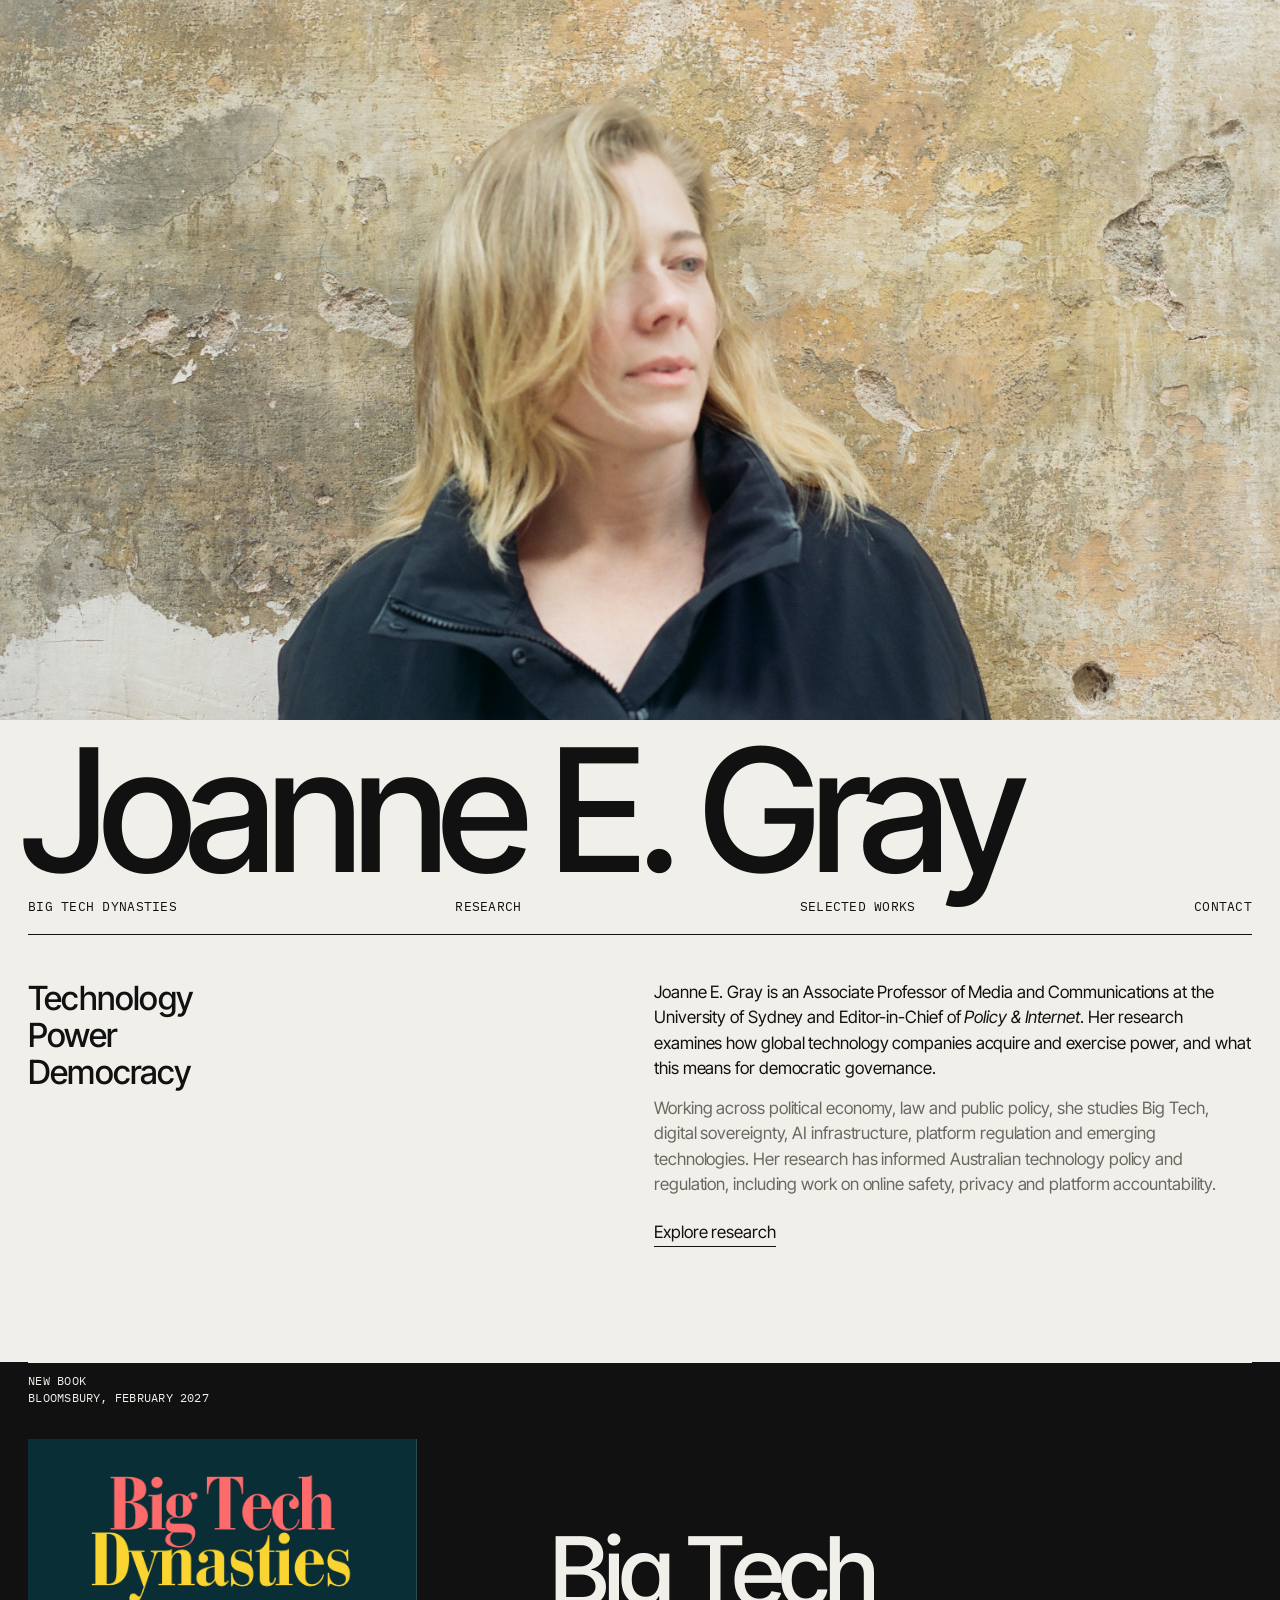
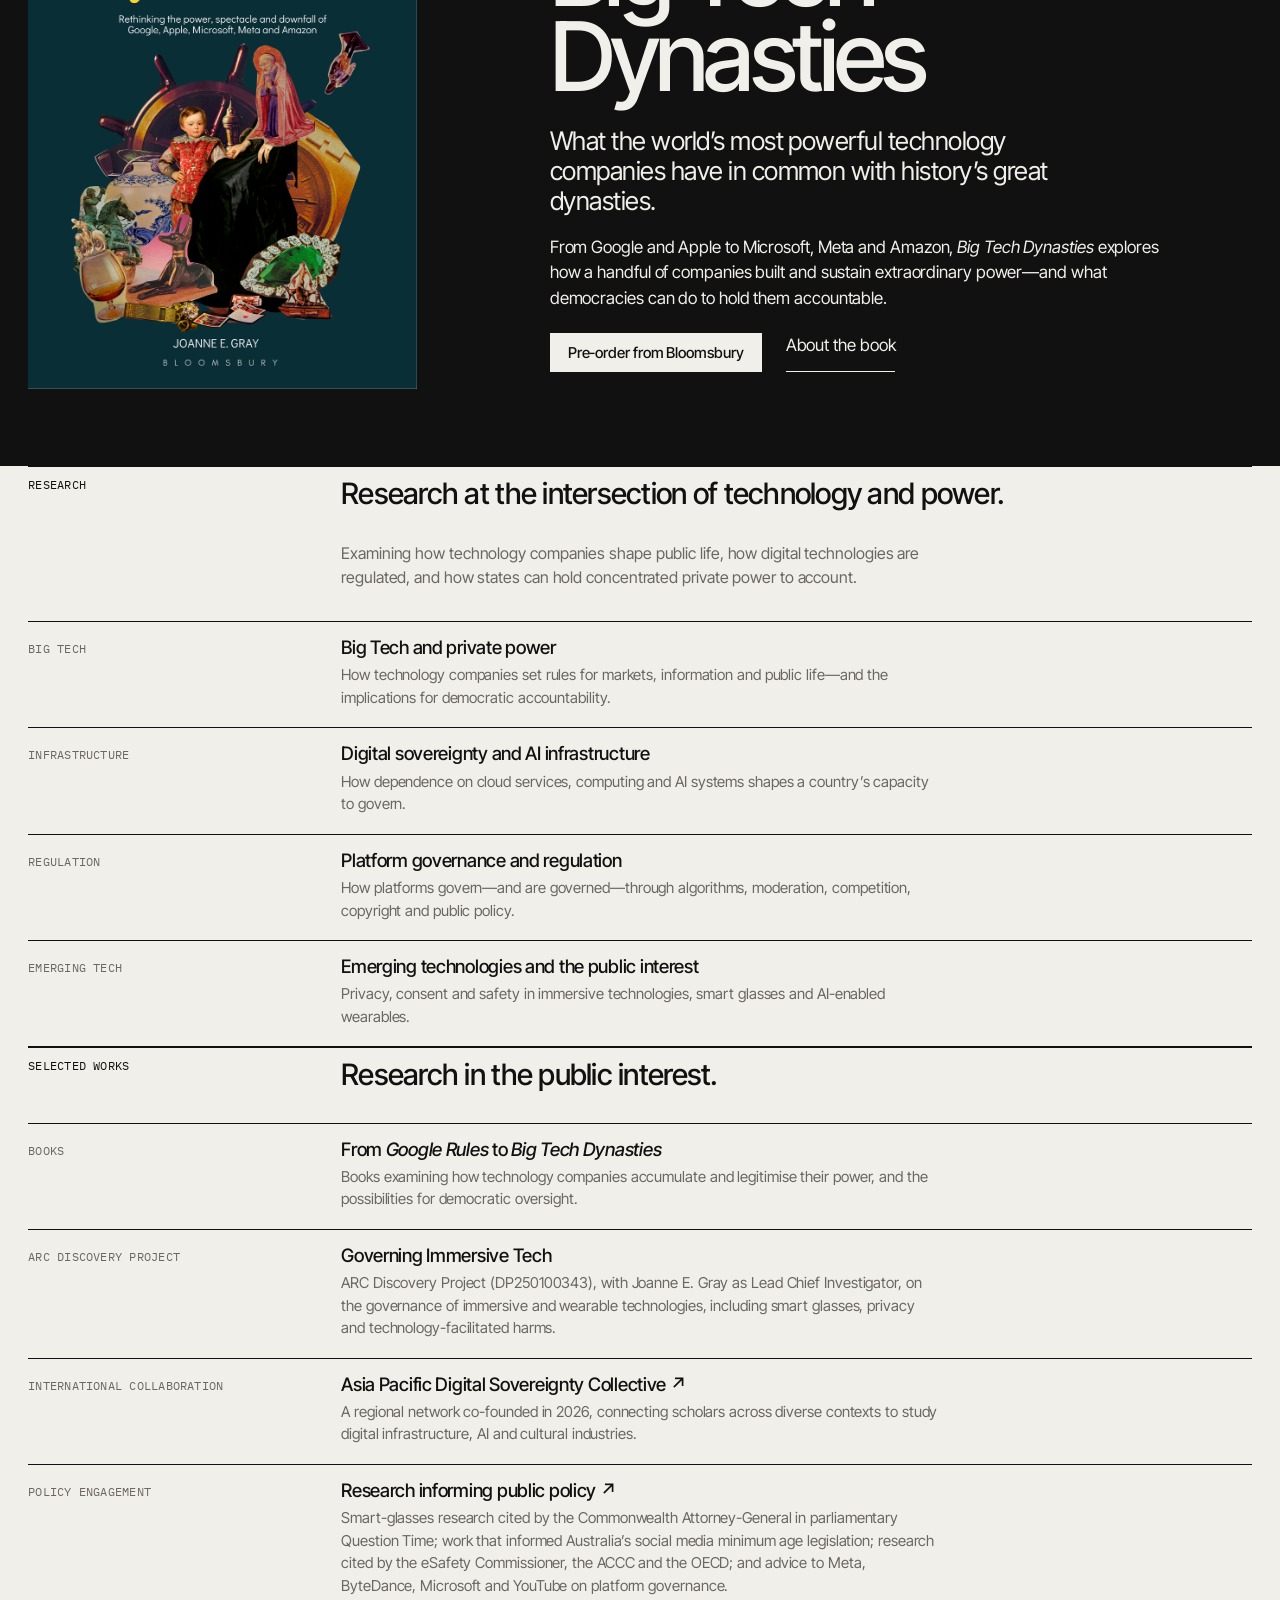
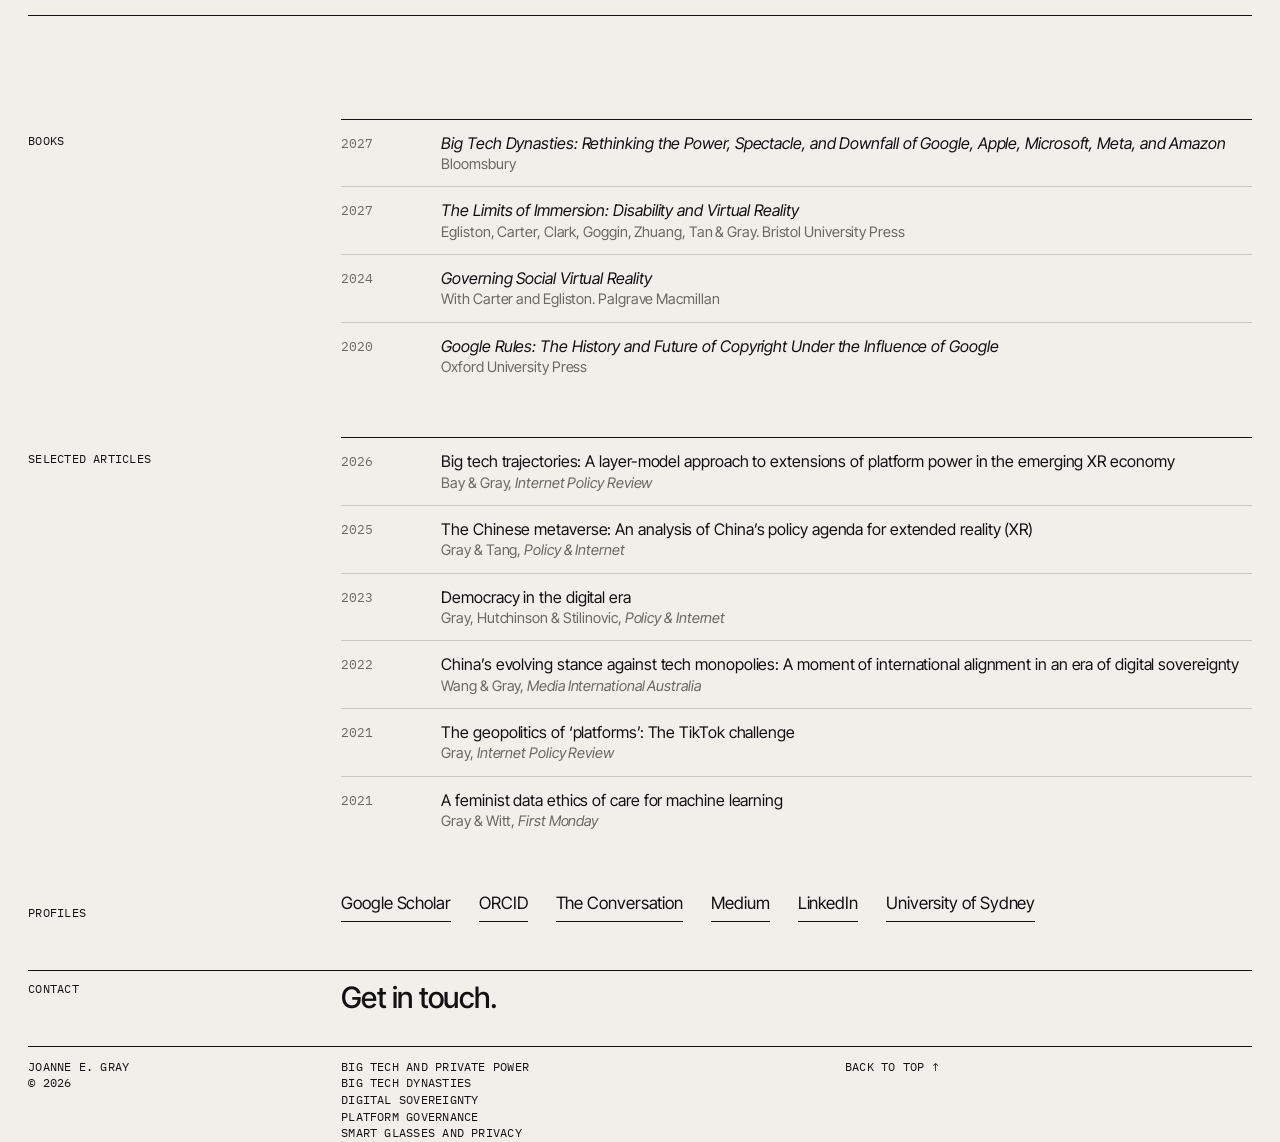
==== commit 26305636: "Update index.html" ====
--- a/index.html
+++ b/index.html
@@ -150,7 +150,7 @@
     <div class="wrap">
       <div class="bigname">
         <h1>Joanne E. Gray</h1>
-        <nav class="meta homenav" aria-label="Primary"><a href="#book">Book</a><a href="#research">Research</a><a href="#work">Selected work</a><a href="#contact">Contact</a></nav>
+        <nav class="meta homenav" aria-label="Primary"><a href="#book">Big Tech Dynasties</a><a href="#research">Research</a><a href="#work">Selected works</a><a href="#contact">Contact</a></nav>
       </div>
       <div class="grid hero-body">
         <p class="lead">Technology<br>Power<br>Democracy</p>
@@ -190,7 +190,7 @@
     <div class="grid">
       <p class="intro">Examining how technology companies shape public life, how digital technologies are regulated, and how states can hold concentrated private power to account.</p>
       <ul class="rows">
-        <li><a class="row" href="/big-tech-dynasties"><span class="meta">Big Tech</span><h3>Big Tech and private power</h3><p>How technology companies set rules for markets, information and public life—and the implications for democratic accountability.</p></a></li>
+        <li><a class="row" href="/big-tech-power"><span class="meta">Big Tech</span><h3>Big Tech and private power</h3><p>How technology companies set rules for markets, information and public life—and the implications for democratic accountability.</p></a></li>
         <li><a class="row" href="/digital-sovereignty"><span class="meta">Infrastructure</span><h3>Digital sovereignty and AI infrastructure</h3><p>How dependence on cloud services, computing and AI systems shapes a country’s capacity to govern.</p></a></li>
         <li><a class="row" href="/platform-governance"><span class="meta">Regulation</span><h3>Platform governance and regulation</h3><p>How platforms govern—and are governed—through algorithms, moderation, competition, copyright and public policy.</p></a></li>
         <li><a class="row" href="/smart-glasses-privacy"><span class="meta">Emerging tech</span><h3>Emerging technologies and the public interest</h3><p>Privacy, consent and safety in immersive technologies, smart glasses and AI-enabled wearables.</p></a></li>
@@ -200,7 +200,7 @@
 
   <section id="work" class="wrap">
     <div class="grid sec-head rule">
-      <div class="meta">Selected work</div>
+      <div class="meta">Selected works</div>
       <h2>Research in the public interest.</h2>
     </div>
     <div class="grid">
@@ -218,7 +218,7 @@
           <div class="meta">Books</div>
           <ol>
             <li><span class="yr">2027</span><span><a href="/big-tech-dynasties"><em>Big Tech Dynasties: Rethinking the Power, Spectacle, and Downfall of Google, Apple, Microsoft, Meta, and Amazon</em></a><span class="src">Bloomsbury</span></span></li>
-            <li><span class="yr">Forth.</span><span><a href="https://bristoluniversitypress.co.uk/the-limits-of-immersion"><em>The Limits of Immersion: Disability and Virtual Reality</em></a><span class="src">Egliston, Carter, Clark, Goggin, Zhuang, Tan &amp; Gray. Bristol University Press</span></span></li>
+            <li><span class="yr">2027</span><span><a href="https://bristoluniversitypress.co.uk/the-limits-of-immersion"><em>The Limits of Immersion: Disability and Virtual Reality</em></a><span class="src">Egliston, Carter, Clark, Goggin, Zhuang, Tan &amp; Gray. Bristol University Press</span></span></li>
             <li><span class="yr">2024</span><span><a href="https://doi.org/10.1007/978-3-031-61831-4"><em>Governing Social Virtual Reality</em></a><span class="src">With Carter and Egliston. Palgrave Macmillan</span></span></li>
             <li><span class="yr">2020</span><span><em>Google Rules: The History and Future of Copyright Under the Influence of Google</em><span class="src">Oxford University Press</span></span></li>
           </ol>
@@ -242,6 +242,7 @@
             <a class="ulink" href="https://theconversation.com/profiles/joanne-gray-873764/articles">The Conversation</a>
             <a class="ulink" href="https://medium.com/@jograycy7">Medium</a>
             <a class="ulink" href="https://www.linkedin.com/in/jograycy7">LinkedIn</a>
+            <a class="ulink" href="https://profiles.sydney.edu.au/j.gray">University of Sydney</a>
           </div>
         </div>
       </div>
@@ -251,12 +252,7 @@
   <section id="contact" class="wrap contact">
     <div class="grid sec-head rule">
       <div class="meta">Contact</div>
-      <h2>Get in touch.</h2>
-    </div>
-    <div class="grid">
-      <p class="mail"><a href="mailto:jo@bordenmgmt.com">jo@bordenmgmt.com</a></p>
-      <p>For media interviews, public talks and advisory enquiries concerning Big Tech, digital sovereignty and technology governance, please get in touch.</p>
-      <p style="color:var(--mute)">For academic collaborations and research enquiries, see her <a class="ulink" href="https://profiles.sydney.edu.au/j.gray">academic profile</a>.</p>
+      <h2><a href="mailto:jo@bordenmgmt.com">Get in touch.</a></h2>
     </div>
   </section>
 </main>
@@ -264,8 +260,7 @@
 <footer class="wrap">
   <div class="grid rule meta" style="padding-top:12px">
     <div>Joanne E. Gray<br>© 2026</div>
-    <div><ul><li><a href="/big-tech-dynasties">Big Tech Dynasties</a></li><li><a href="/digital-sovereignty">Digital sovereignty</a></li><li><a href="/platform-governance">Platform governance</a></li><li><a href="/smart-glasses-privacy">Smart glasses and privacy</a></li></ul></div>
-    <div><ul><li><a href="https://scholar.google.com/citations?hl=en&amp;user=UfW7GFQAAAAJ">Google Scholar</a></li><li><a href="https://orcid.org/0000-0001-5425-4979">ORCID</a></li><li><a href="https://www.linkedin.com/in/jograycy7">LinkedIn</a></li></ul></div>
+    <div><ul><li><a href="/big-tech-power">Big Tech and private power</a></li><li><a href="/big-tech-dynasties">Big Tech Dynasties</a></li><li><a href="/digital-sovereignty">Digital sovereignty</a></li><li><a href="/platform-governance">Platform governance</a></li><li><a href="/smart-glasses-privacy">Smart glasses and privacy</a></li></ul></div>
     <div class="c4"><a href="#main">Back to top ↑</a></div>
   </div>
 </footer>
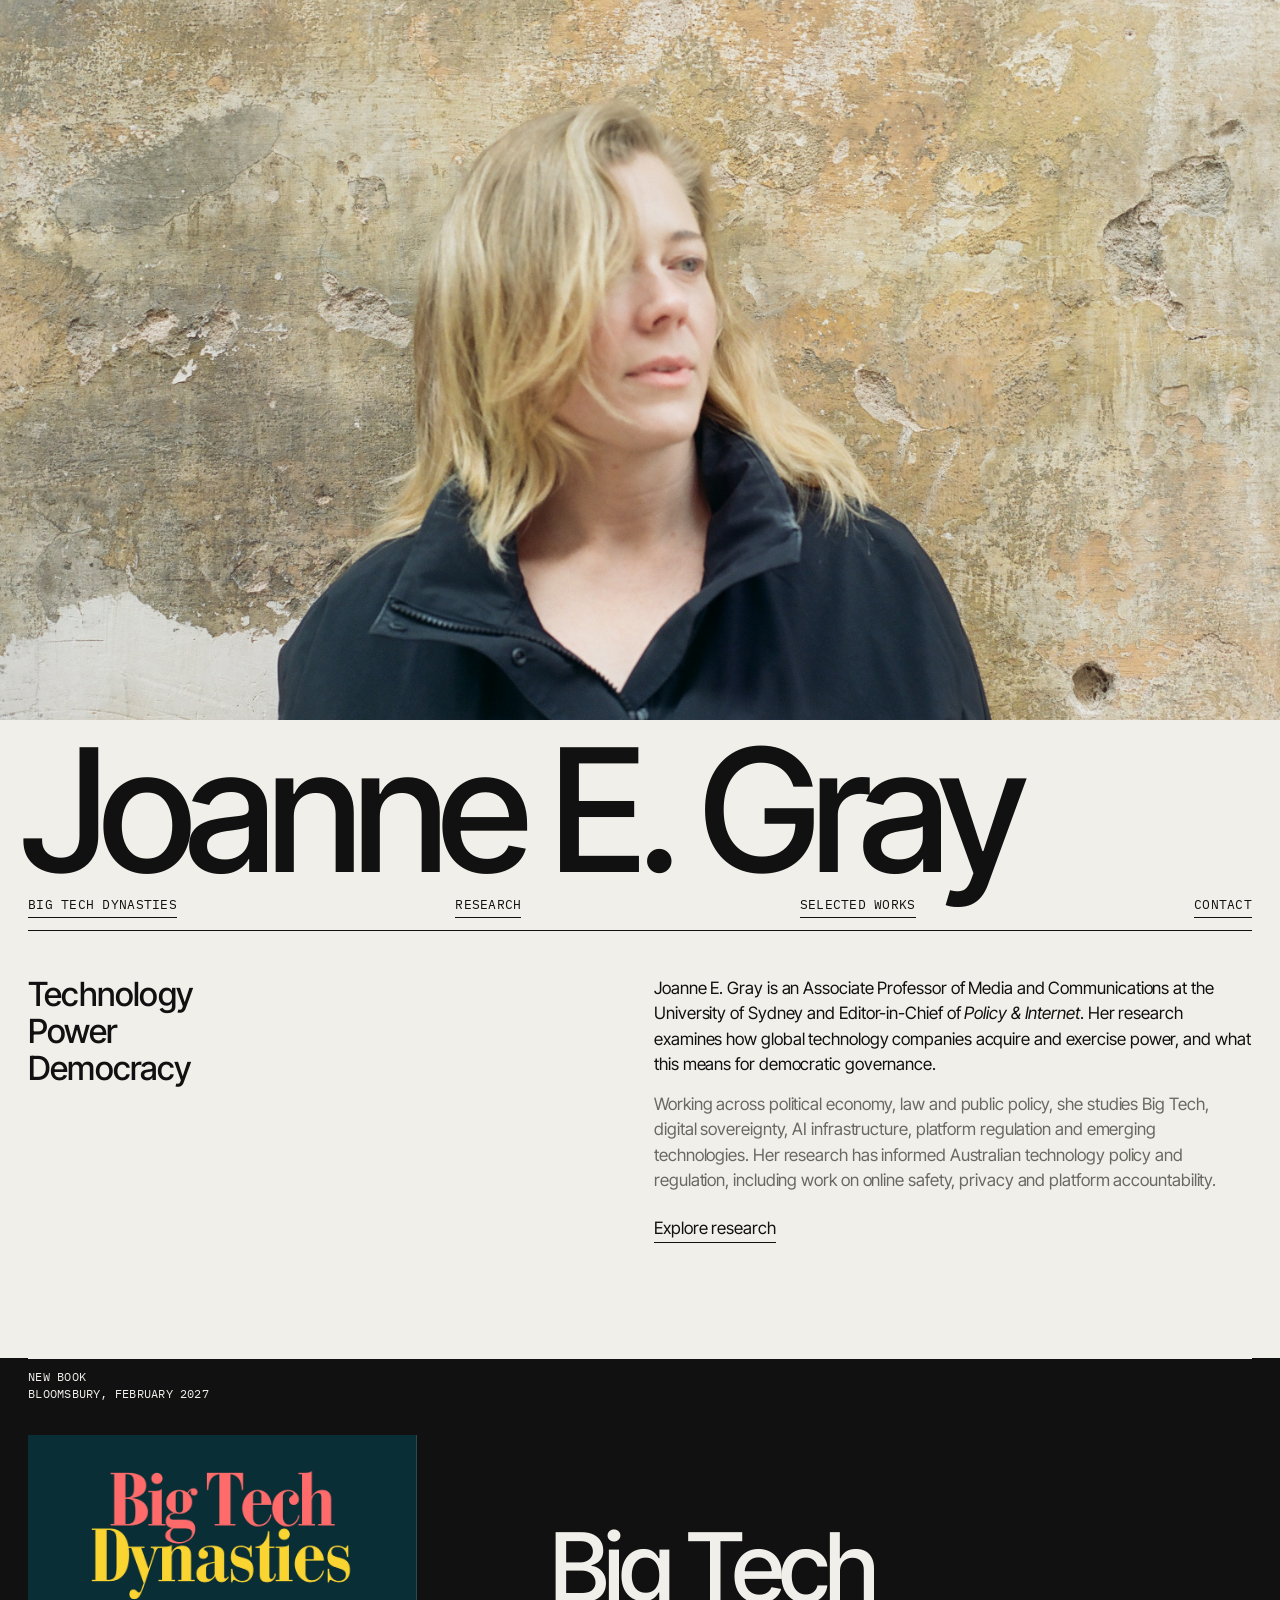
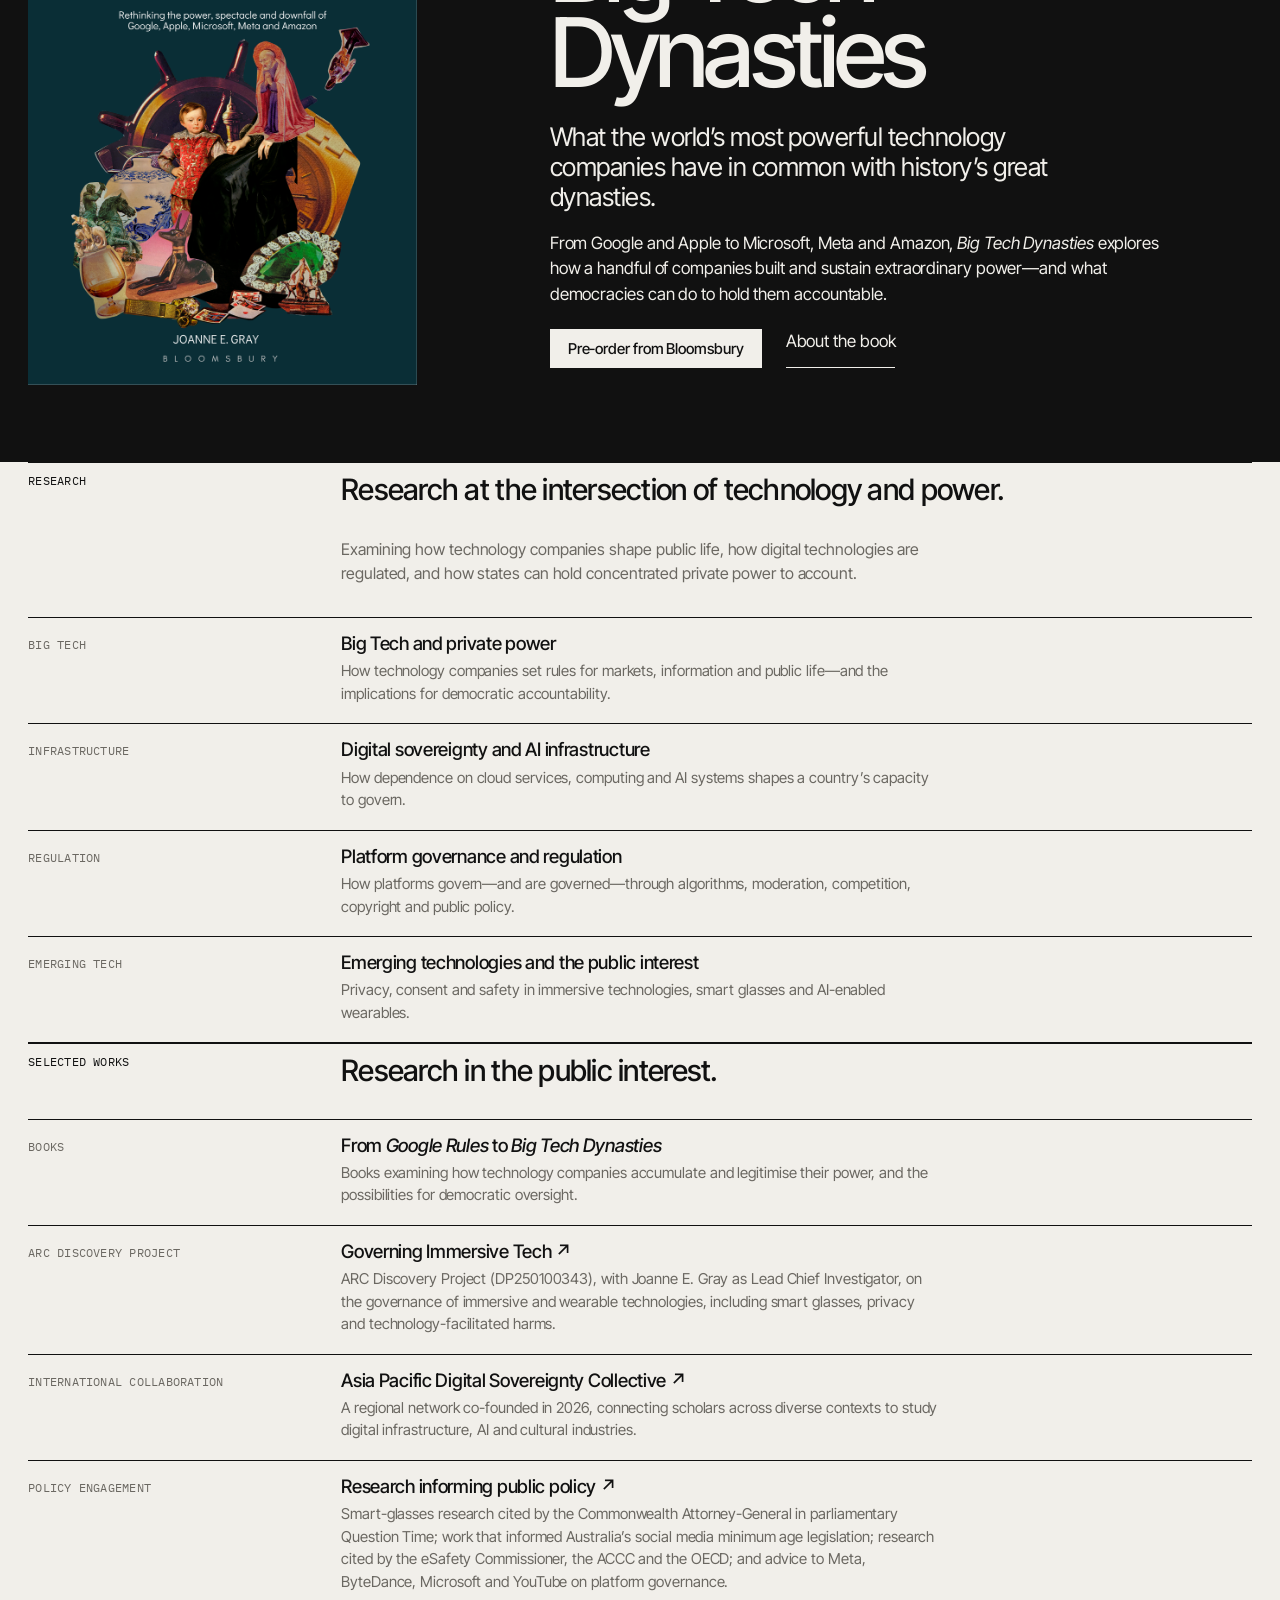
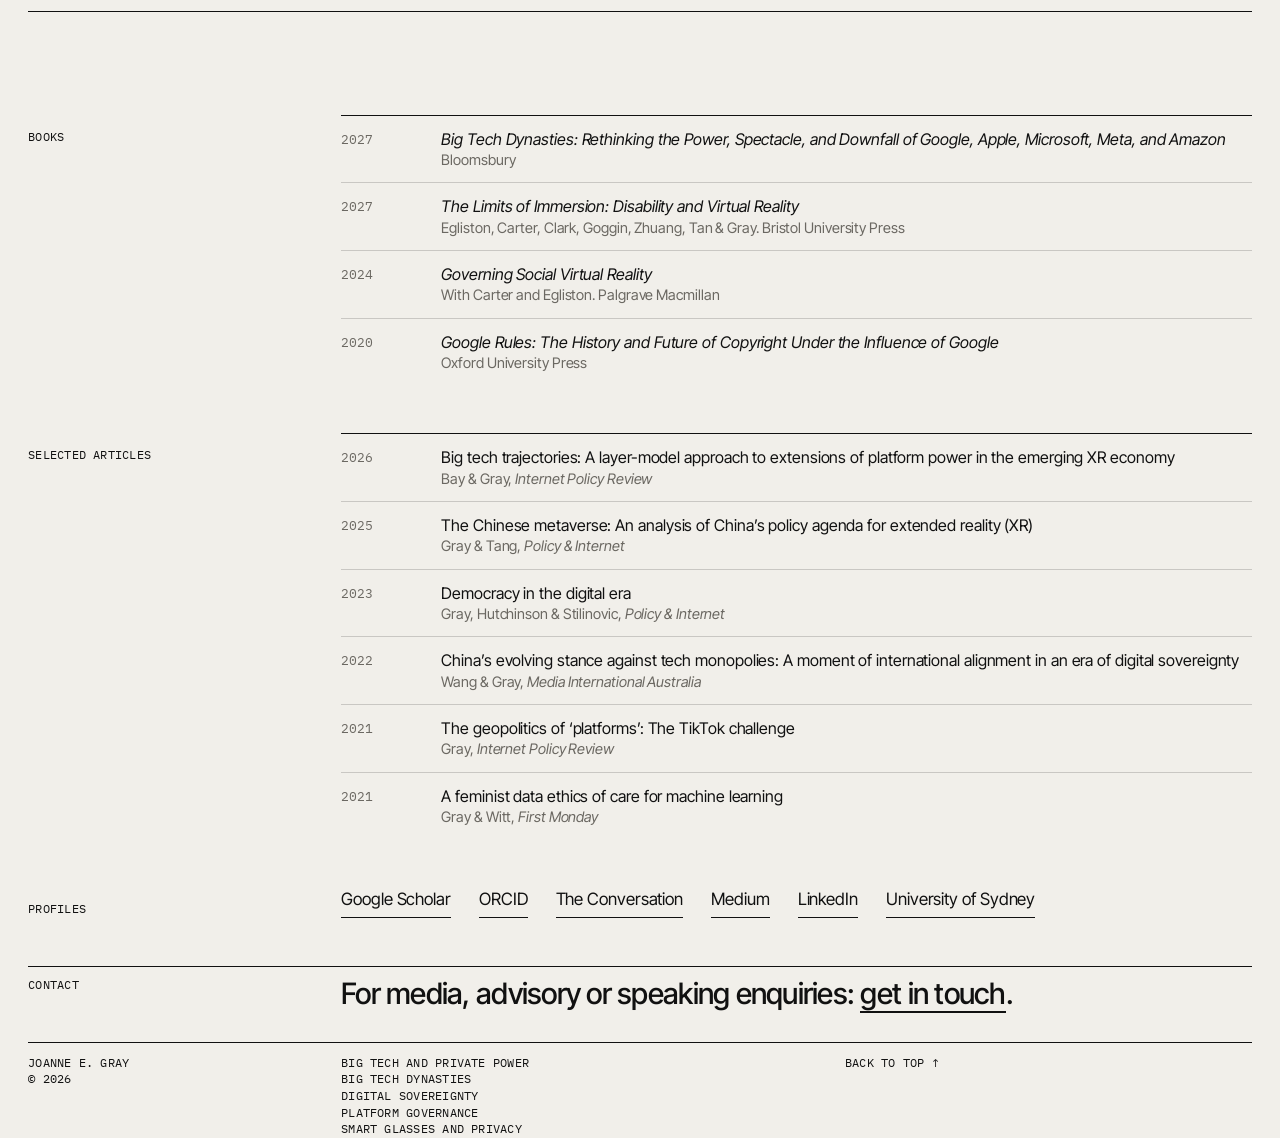
==== commit 60d78ba9: "Update index.html" ====
--- a/index.html
+++ b/index.html
@@ -206,7 +206,7 @@
     <div class="grid">
       <ul class="rows">
         <li><a class="row" href="/big-tech-dynasties"><span class="meta">Books</span><h3>From <em>Google Rules</em> to <em>Big Tech Dynasties</em></h3><p>Books examining how technology companies accumulate and legitimise their power, and the possibilities for democratic oversight.</p></a></li>
-        <li><a class="row" href="/smart-glasses-privacy"><span class="meta">ARC Discovery Project</span><h3>Governing Immersive Tech</h3><p>ARC Discovery Project (DP250100343), with Joanne E. Gray as Lead Chief Investigator, on the governance of immersive and wearable technologies, including smart glasses, privacy and technology-facilitated harms.</p></a></li>
+        <li><a class="row" href="https://projectgit.com.au/"><span class="meta">ARC Discovery Project</span><h3>Governing Immersive Tech ↗</h3><p>ARC Discovery Project (DP250100343), with Joanne E. Gray as Lead Chief Investigator, on the governance of immersive and wearable technologies, including smart glasses, privacy and technology-facilitated harms.</p></a></li>
         <li><a class="row" href="https://apacdigitalsovereigntycollective.org/"><span class="meta">International collaboration</span><h3>Asia Pacific Digital Sovereignty Collective ↗</h3><p>A regional network co-founded in 2026, connecting scholars across diverse contexts to study digital infrastructure, AI and cultural industries.</p></a></li>
         <li><a class="row" href="https://projectgit.com.au/news/question-time-2026.html"><span class="meta">Policy engagement</span><h3>Research informing public policy ↗</h3><p>Smart-glasses research cited by the Commonwealth Attorney-General in parliamentary Question Time; work that informed Australia’s social media minimum age legislation; research cited by the eSafety Commissioner, the ACCC and the OECD; and advice to Meta, ByteDance, Microsoft and YouTube on platform governance.</p></a></li>
       </ul>
@@ -252,7 +252,7 @@
   <section id="contact" class="wrap contact">
     <div class="grid sec-head rule">
       <div class="meta">Contact</div>
-      <h2><a href="mailto:jo@bordenmgmt.com">Get in touch.</a></h2>
+      <h2>For media, advisory or speaking enquiries: <a href="mailto:jo@bordenmgmt.com">get in touch</a>.</h2>
     </div>
   </section>
 </main>
--- a/site.css
+++ b/site.css
@@ -42,8 +42,8 @@
 .bigname h1 { margin: 0; font-weight: 500; font-size: clamp(56px, 13.4vw, 236px); line-height: .84; letter-spacing: -.055em; white-space: nowrap; transform: translateX(-.04em); }
 .bigname .meta { display: flex; justify-content: space-between; margin-top: 12px; padding-bottom: 12px; }
 .bigname .homenav { font-size: 13px; }
-.homenav a { padding: 4px 0; border-bottom: 1px solid transparent; }
-.homenav a:hover { border-bottom-color: currentColor; }
+.homenav a { padding: 2px 0; border-bottom: 1px solid currentColor; }
+.contact h2 a { border-bottom: 2px solid currentColor; }
 .hero-body { border-top: 1px solid var(--line); padding-top: clamp(24px, 3.5vw, 48px); align-items: start; }
 .hero .lead { grid-column: 1 / span 5; font-size: clamp(26px, 2.6vw, 40px); line-height: 1.12; letter-spacing: -.025em; font-weight: 500; margin: 0; }
 .hero-text { grid-column: 7 / span 6; }
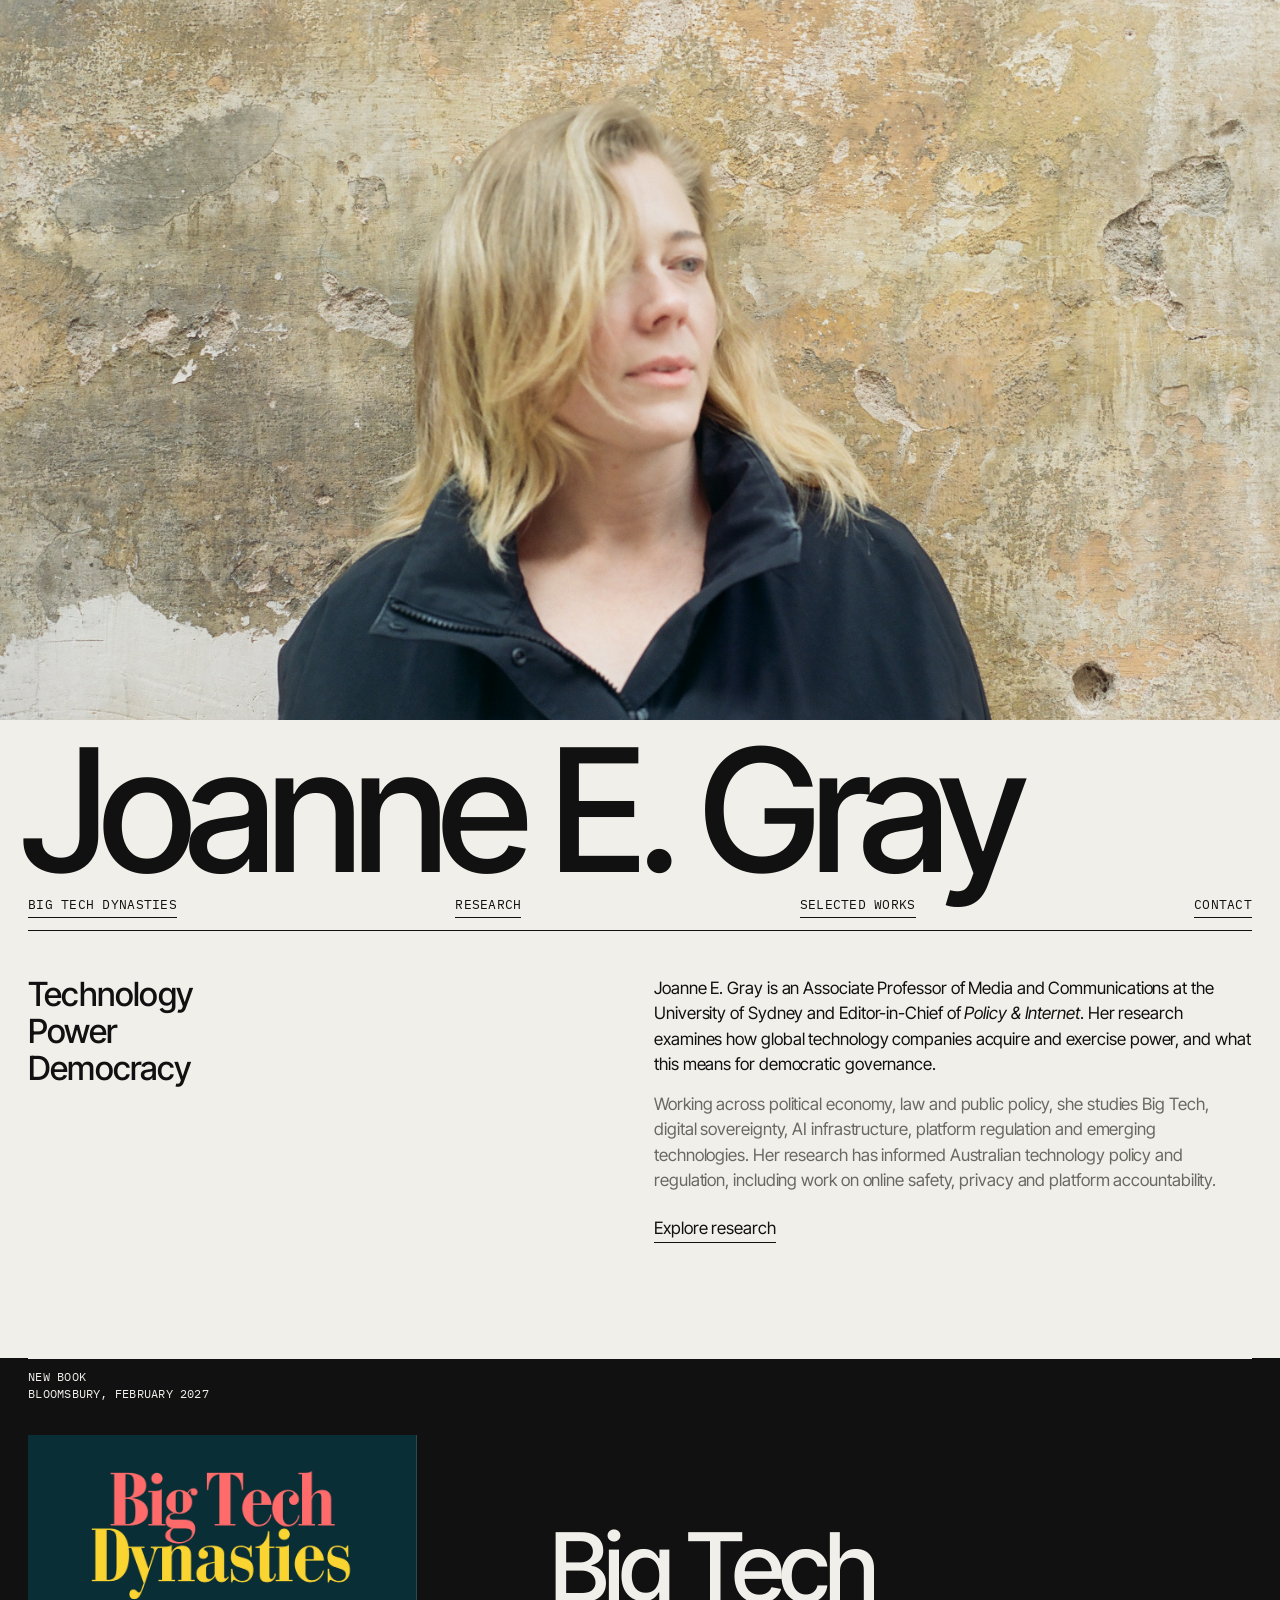
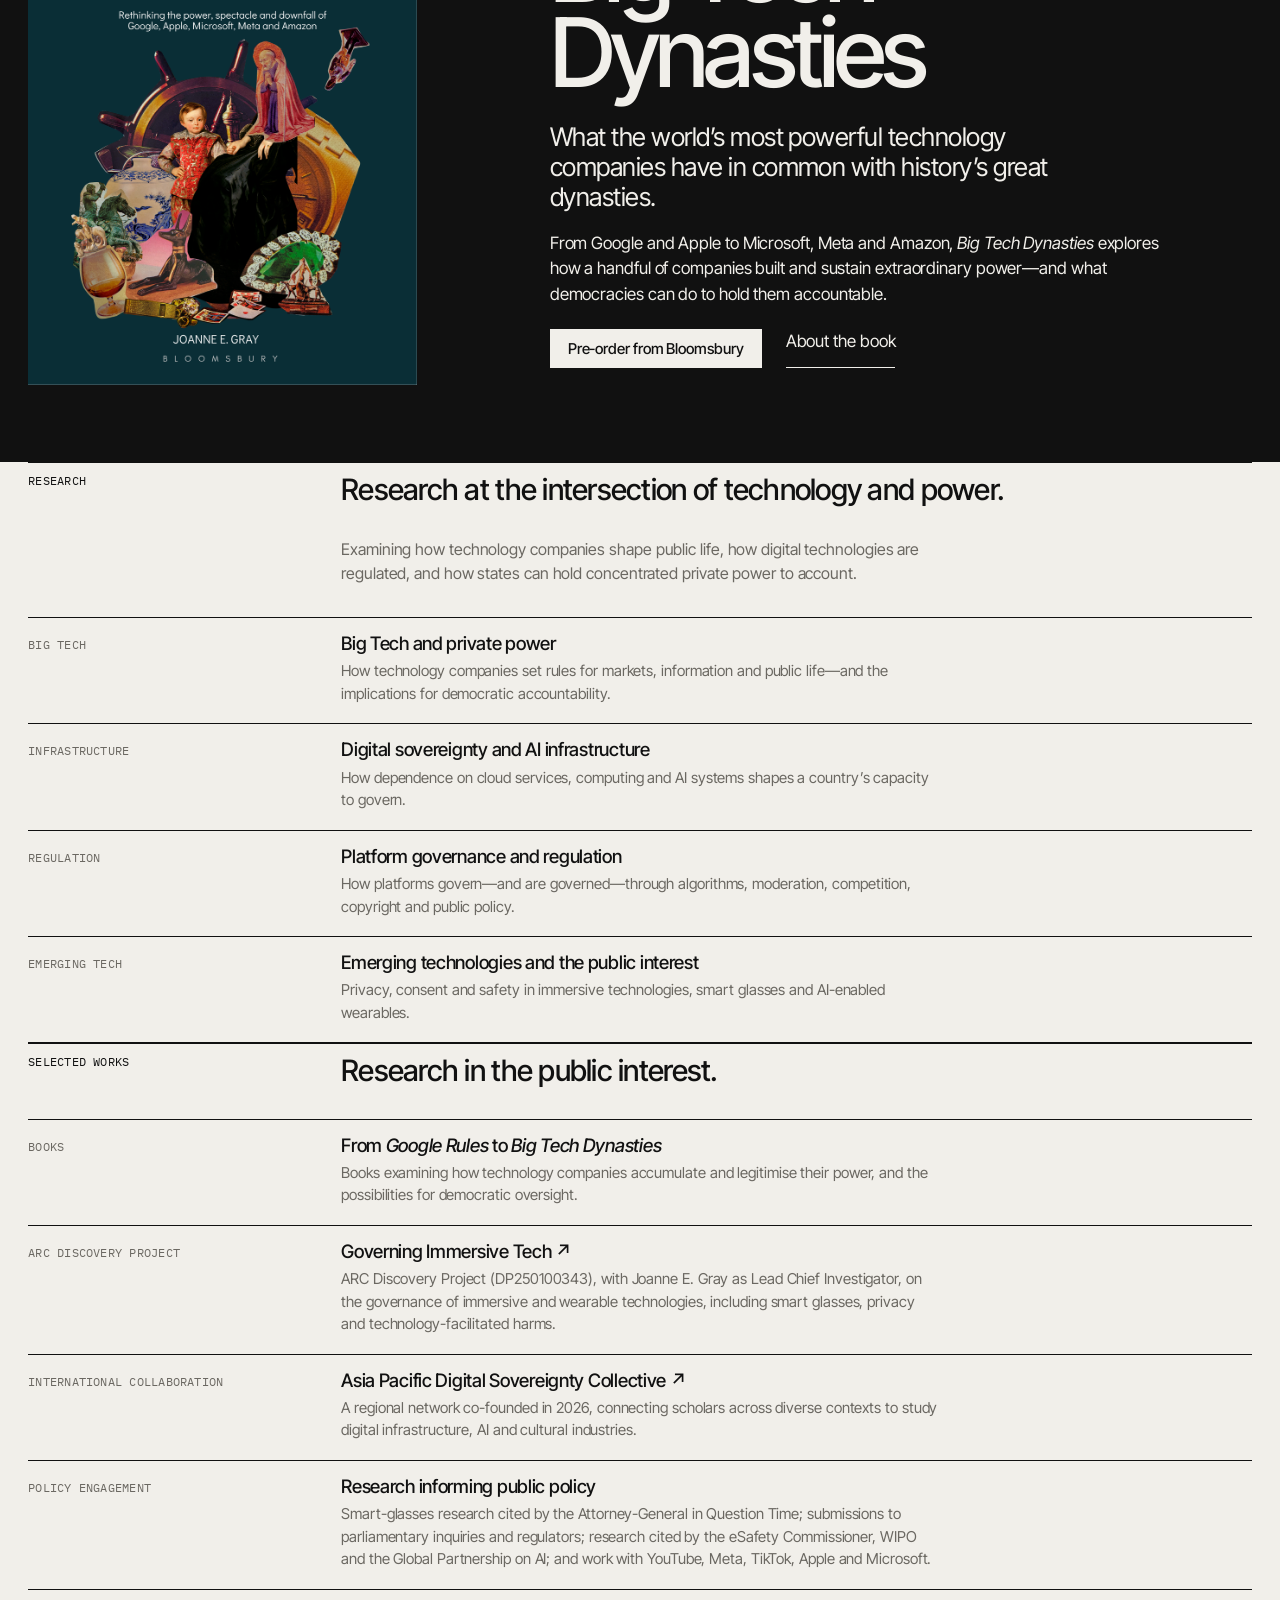
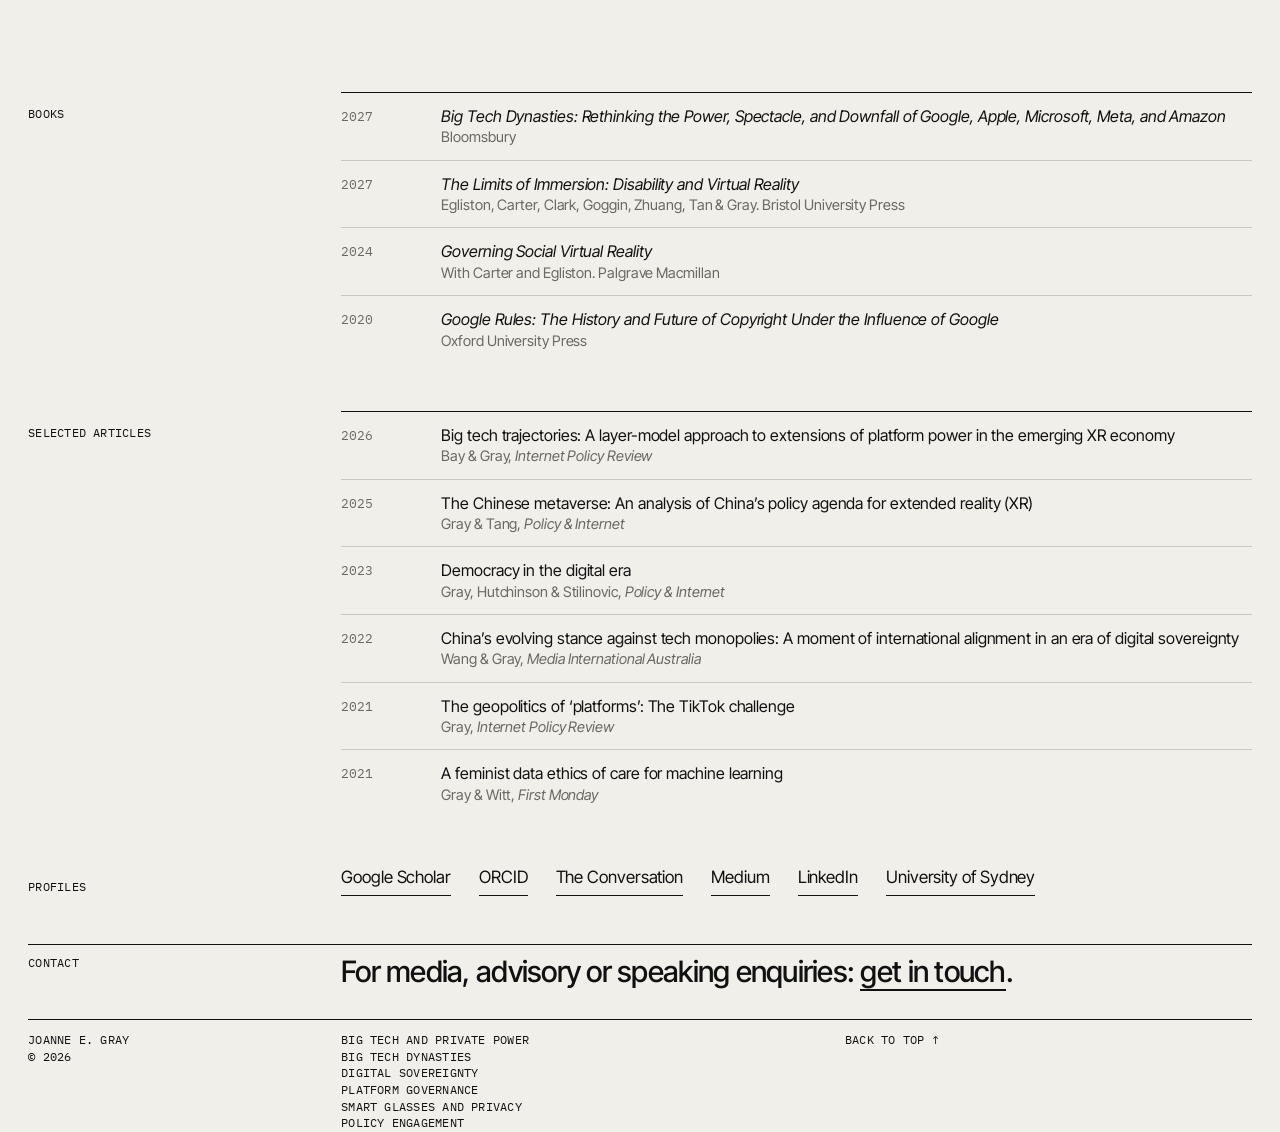
==== commit 7bb914f9: "Update index.html" ====
--- a/index.html
+++ b/index.html
@@ -208,7 +208,7 @@
         <li><a class="row" href="/big-tech-dynasties"><span class="meta">Books</span><h3>From <em>Google Rules</em> to <em>Big Tech Dynasties</em></h3><p>Books examining how technology companies accumulate and legitimise their power, and the possibilities for democratic oversight.</p></a></li>
         <li><a class="row" href="https://projectgit.com.au/"><span class="meta">ARC Discovery Project</span><h3>Governing Immersive Tech ↗</h3><p>ARC Discovery Project (DP250100343), with Joanne E. Gray as Lead Chief Investigator, on the governance of immersive and wearable technologies, including smart glasses, privacy and technology-facilitated harms.</p></a></li>
         <li><a class="row" href="https://apacdigitalsovereigntycollective.org/"><span class="meta">International collaboration</span><h3>Asia Pacific Digital Sovereignty Collective ↗</h3><p>A regional network co-founded in 2026, connecting scholars across diverse contexts to study digital infrastructure, AI and cultural industries.</p></a></li>
-        <li><a class="row" href="https://projectgit.com.au/news/question-time-2026.html"><span class="meta">Policy engagement</span><h3>Research informing public policy ↗</h3><p>Smart-glasses research cited by the Commonwealth Attorney-General in parliamentary Question Time; work that informed Australia’s social media minimum age legislation; research cited by the eSafety Commissioner, the ACCC and the OECD; and advice to Meta, ByteDance, Microsoft and YouTube on platform governance.</p></a></li>
+        <li><a class="row" href="/policy-engagement"><span class="meta">Policy engagement</span><h3>Research informing public policy</h3><p>Smart-glasses research cited by the Attorney-General in Question Time; submissions to parliamentary inquiries and regulators; research cited by the eSafety Commissioner, WIPO and the Global Partnership on AI; and work with YouTube, Meta, TikTok, Apple and Microsoft.</p></a></li>
       </ul>
     </div>
 
@@ -260,7 +260,7 @@
 <footer class="wrap">
   <div class="grid rule meta" style="padding-top:12px">
     <div>Joanne E. Gray<br>© 2026</div>
-    <div><ul><li><a href="/big-tech-power">Big Tech and private power</a></li><li><a href="/big-tech-dynasties">Big Tech Dynasties</a></li><li><a href="/digital-sovereignty">Digital sovereignty</a></li><li><a href="/platform-governance">Platform governance</a></li><li><a href="/smart-glasses-privacy">Smart glasses and privacy</a></li></ul></div>
+    <div><ul><li><a href="/big-tech-power">Big Tech and private power</a></li><li><a href="/big-tech-dynasties">Big Tech Dynasties</a></li><li><a href="/digital-sovereignty">Digital sovereignty</a></li><li><a href="/platform-governance">Platform governance</a></li><li><a href="/smart-glasses-privacy">Smart glasses and privacy</a></li><li><a href="/policy-engagement">Policy engagement</a></li></ul></div>
     <div class="c4"><a href="#main">Back to top ↑</a></div>
   </div>
 </footer>
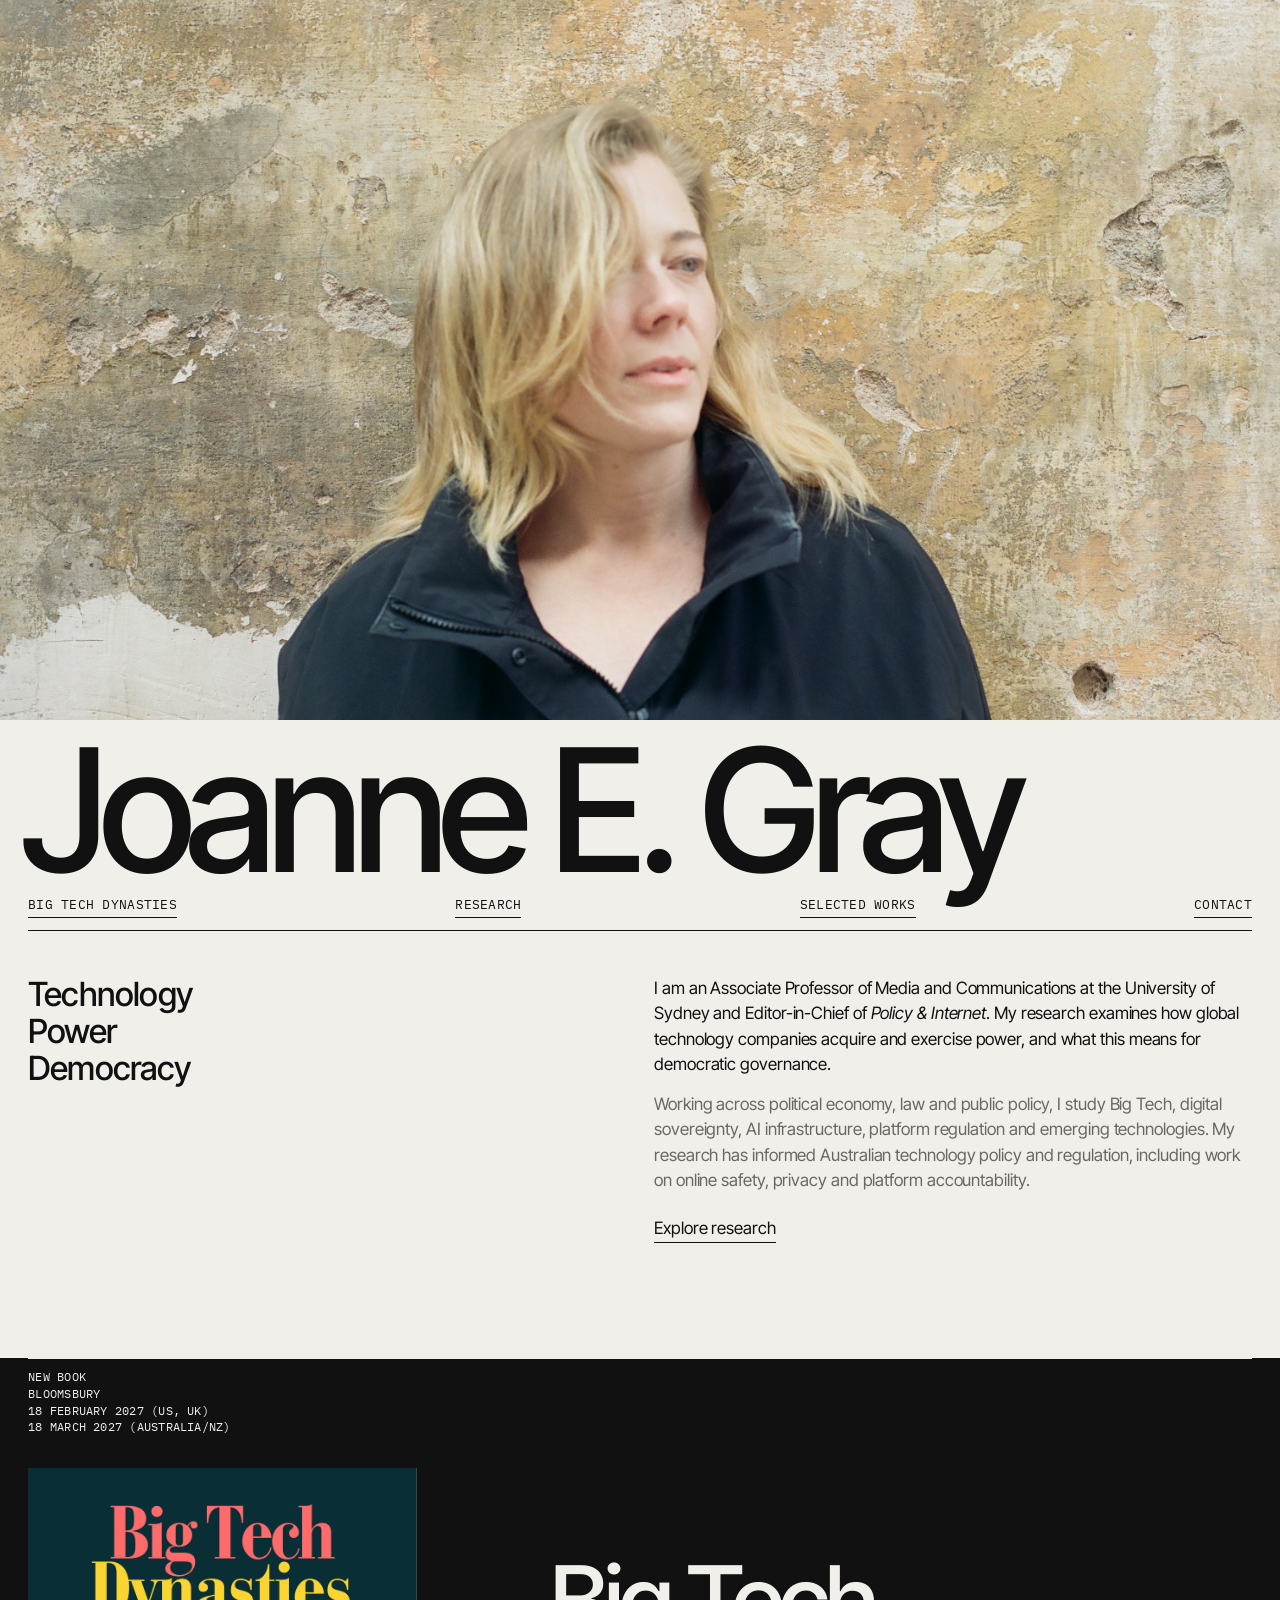
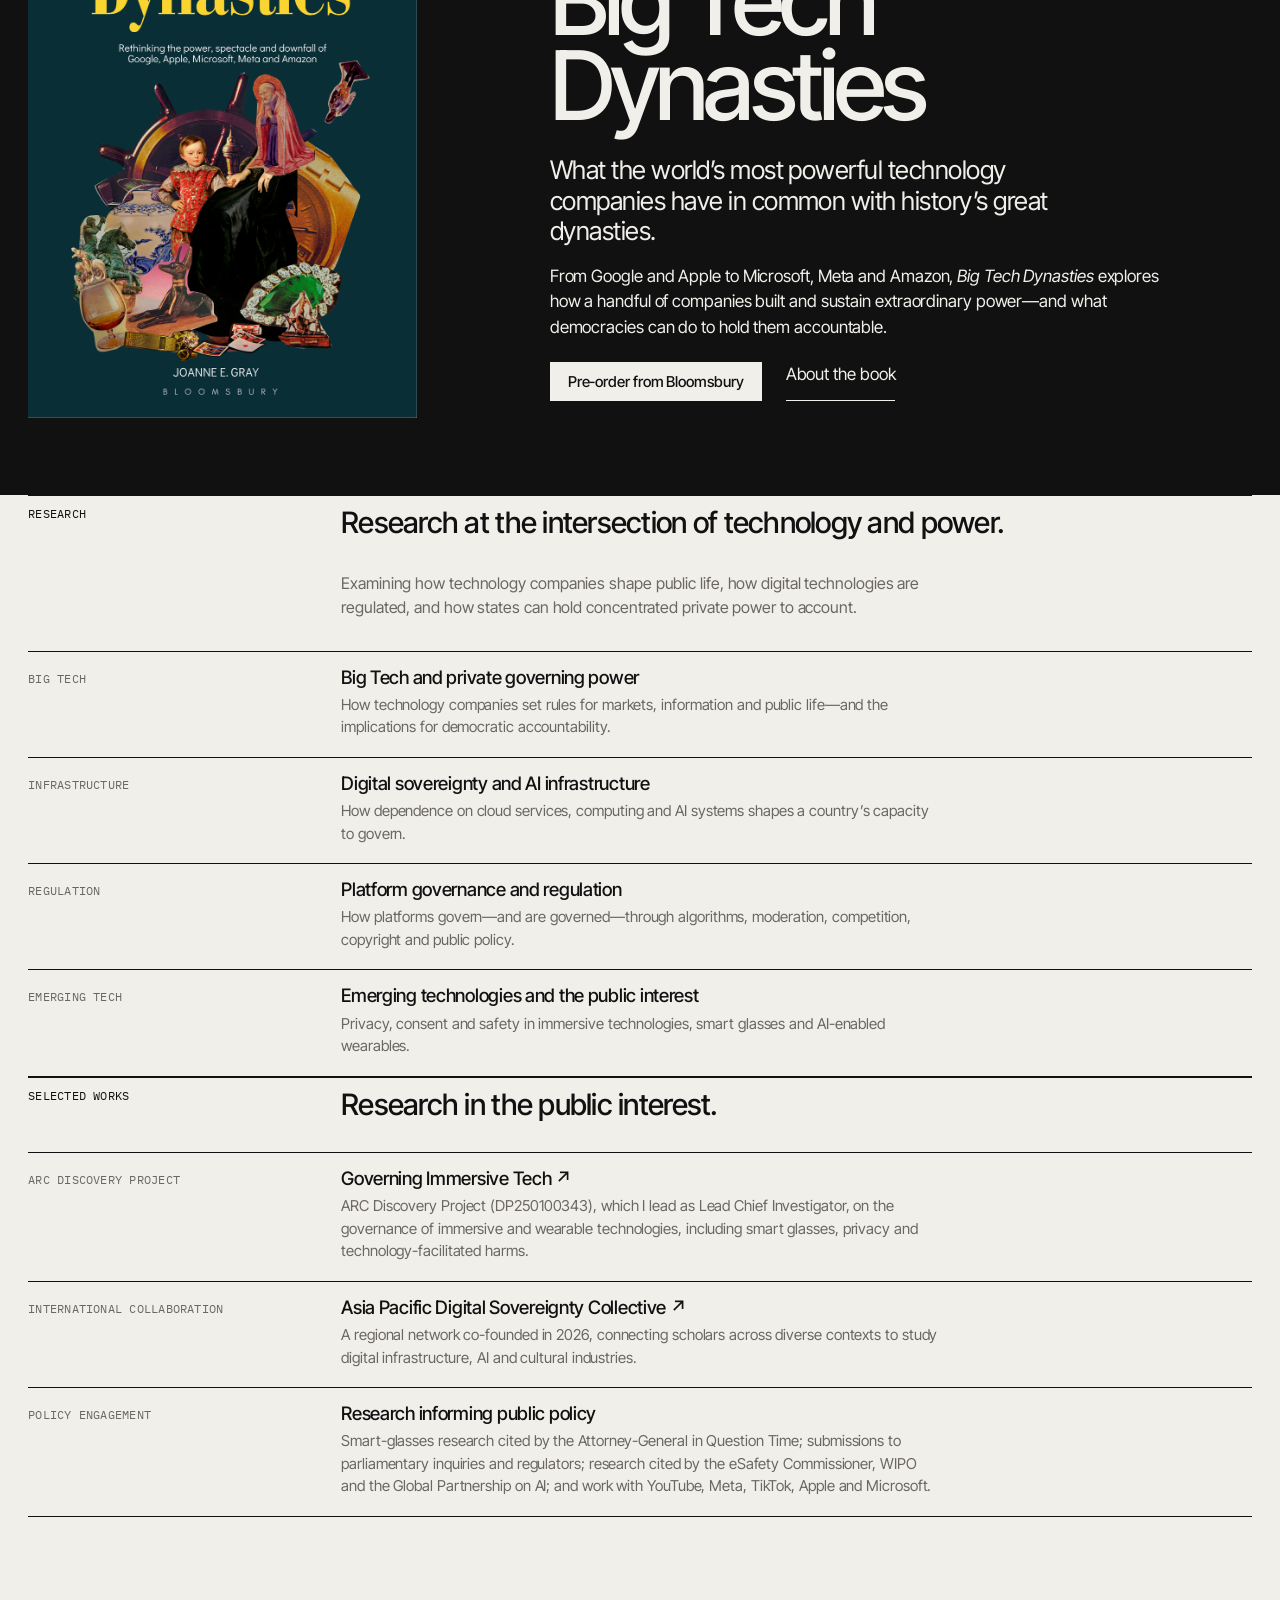
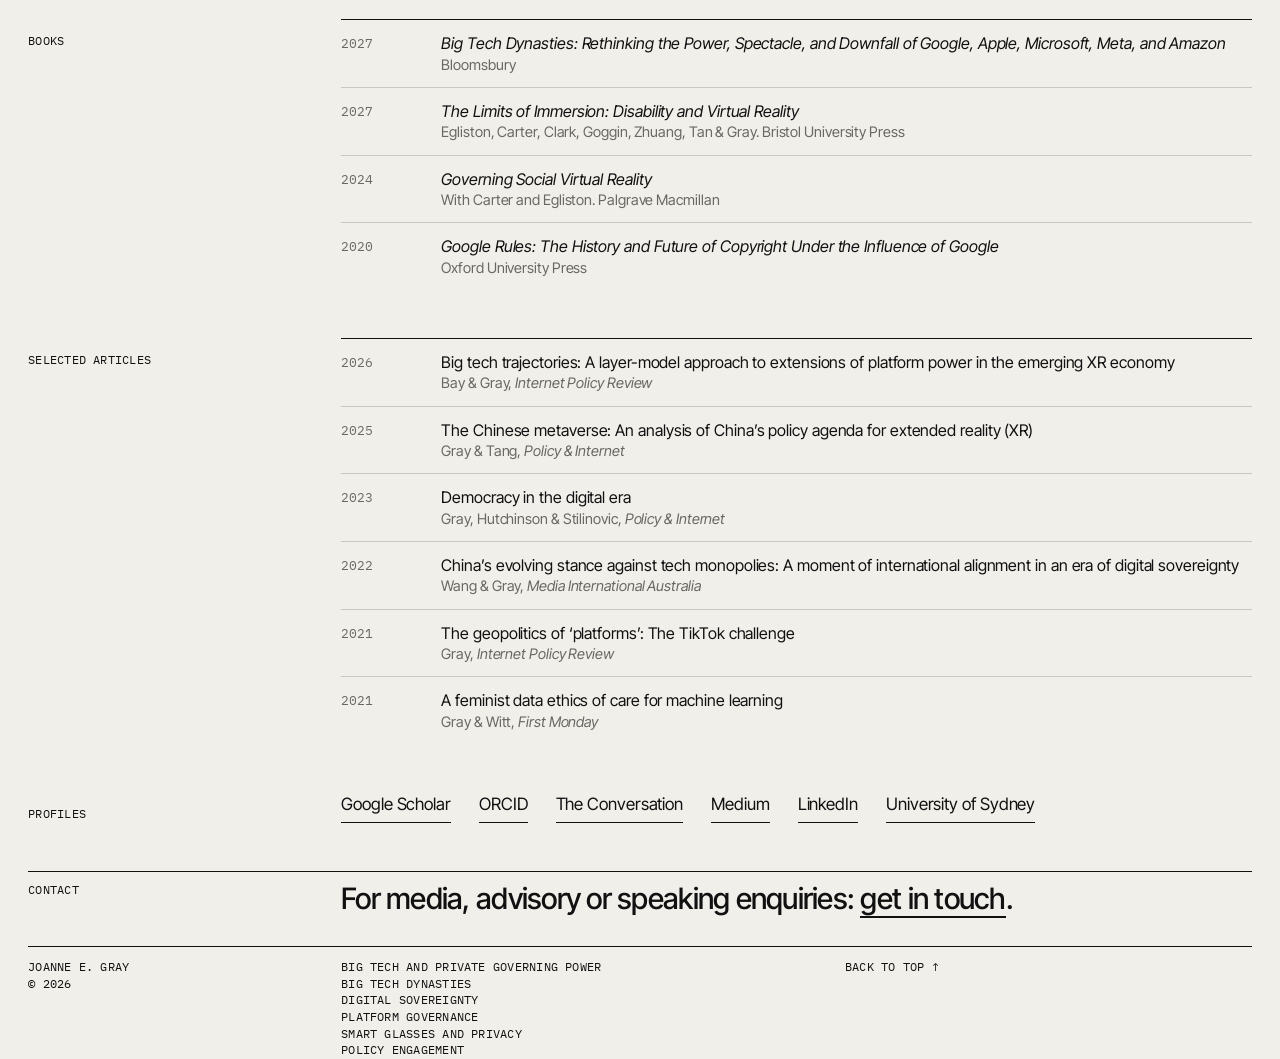
==== commit 911c3c96: "Update index.html" ====
--- a/index.html
+++ b/index.html
@@ -155,8 +155,8 @@
       <div class="grid hero-body">
         <p class="lead">Technology<br>Power<br>Democracy</p>
         <div class="hero-text">
-          <p>Joanne E. Gray is an Associate Professor of Media and Communications at the University of Sydney and Editor-in-Chief of <em>Policy &amp; Internet</em>. Her research examines how global technology companies acquire and exercise power, and what this means for democratic governance.</p>
-          <p class="sub">Working across political economy, law and public policy, she studies Big Tech, digital sovereignty, AI infrastructure, platform regulation and emerging technologies. Her research has informed Australian technology policy and regulation, including work on online safety, privacy and platform accountability.</p>
+          <p>I am an Associate Professor of Media and Communications at the University of Sydney and Editor-in-Chief of <em>Policy &amp; Internet</em>. My research examines how global technology companies acquire and exercise power, and what this means for democratic governance.</p>
+          <p class="sub">Working across political economy, law and public policy, I study Big Tech, digital sovereignty, AI infrastructure, platform regulation and emerging technologies. My research has informed Australian technology policy and regulation, including work on online safety, privacy and platform accountability.</p>
           <div class="hero-links">
             <a class="ulink" href="#research">Explore research</a>
           </div>
@@ -168,7 +168,7 @@
   <section id="book" class="book">
     <div class="wrap">
       <div class="grid sec-head rule">
-        <div class="meta">New book<br>Bloomsbury, February 2027</div>
+        <div class="meta">New book<br>Bloomsbury<br>18 February 2027 (US, UK)<br>18 March 2027 (Australia/NZ)</div>
       </div>
       <div class="grid book-body">
         <div class="book-cover"><img src="/book-cover.png" alt="Cover of Big Tech Dynasties by Joanne E. Gray (Bloomsbury, 2027)" width="900" height="1273" loading="lazy"></div>
@@ -190,7 +190,7 @@
     <div class="grid">
       <p class="intro">Examining how technology companies shape public life, how digital technologies are regulated, and how states can hold concentrated private power to account.</p>
       <ul class="rows">
-        <li><a class="row" href="/big-tech-power"><span class="meta">Big Tech</span><h3>Big Tech and private power</h3><p>How technology companies set rules for markets, information and public life—and the implications for democratic accountability.</p></a></li>
+        <li><a class="row" href="/big-tech-power"><span class="meta">Big Tech</span><h3>Big Tech and private governing power</h3><p>How technology companies set rules for markets, information and public life—and the implications for democratic accountability.</p></a></li>
         <li><a class="row" href="/digital-sovereignty"><span class="meta">Infrastructure</span><h3>Digital sovereignty and AI infrastructure</h3><p>How dependence on cloud services, computing and AI systems shapes a country’s capacity to govern.</p></a></li>
         <li><a class="row" href="/platform-governance"><span class="meta">Regulation</span><h3>Platform governance and regulation</h3><p>How platforms govern—and are governed—through algorithms, moderation, competition, copyright and public policy.</p></a></li>
         <li><a class="row" href="/smart-glasses-privacy"><span class="meta">Emerging tech</span><h3>Emerging technologies and the public interest</h3><p>Privacy, consent and safety in immersive technologies, smart glasses and AI-enabled wearables.</p></a></li>
@@ -205,8 +205,8 @@
     </div>
     <div class="grid">
       <ul class="rows">
-        <li><a class="row" href="/big-tech-dynasties"><span class="meta">Books</span><h3>From <em>Google Rules</em> to <em>Big Tech Dynasties</em></h3><p>Books examining how technology companies accumulate and legitimise their power, and the possibilities for democratic oversight.</p></a></li>
-        <li><a class="row" href="https://projectgit.com.au/"><span class="meta">ARC Discovery Project</span><h3>Governing Immersive Tech ↗</h3><p>ARC Discovery Project (DP250100343), with Joanne E. Gray as Lead Chief Investigator, on the governance of immersive and wearable technologies, including smart glasses, privacy and technology-facilitated harms.</p></a></li>
+        
+        <li><a class="row" href="https://projectgit.com.au/"><span class="meta">ARC Discovery Project</span><h3>Governing Immersive Tech ↗</h3><p>ARC Discovery Project (DP250100343), which I lead as Lead Chief Investigator, on the governance of immersive and wearable technologies, including smart glasses, privacy and technology-facilitated harms.</p></a></li>
         <li><a class="row" href="https://apacdigitalsovereigntycollective.org/"><span class="meta">International collaboration</span><h3>Asia Pacific Digital Sovereignty Collective ↗</h3><p>A regional network co-founded in 2026, connecting scholars across diverse contexts to study digital infrastructure, AI and cultural industries.</p></a></li>
         <li><a class="row" href="/policy-engagement"><span class="meta">Policy engagement</span><h3>Research informing public policy</h3><p>Smart-glasses research cited by the Attorney-General in Question Time; submissions to parliamentary inquiries and regulators; research cited by the eSafety Commissioner, WIPO and the Global Partnership on AI; and work with YouTube, Meta, TikTok, Apple and Microsoft.</p></a></li>
       </ul>
@@ -220,7 +220,7 @@
             <li><span class="yr">2027</span><span><a href="/big-tech-dynasties"><em>Big Tech Dynasties: Rethinking the Power, Spectacle, and Downfall of Google, Apple, Microsoft, Meta, and Amazon</em></a><span class="src">Bloomsbury</span></span></li>
             <li><span class="yr">2027</span><span><a href="https://bristoluniversitypress.co.uk/the-limits-of-immersion"><em>The Limits of Immersion: Disability and Virtual Reality</em></a><span class="src">Egliston, Carter, Clark, Goggin, Zhuang, Tan &amp; Gray. Bristol University Press</span></span></li>
             <li><span class="yr">2024</span><span><a href="https://doi.org/10.1007/978-3-031-61831-4"><em>Governing Social Virtual Reality</em></a><span class="src">With Carter and Egliston. Palgrave Macmillan</span></span></li>
-            <li><span class="yr">2020</span><span><em>Google Rules: The History and Future of Copyright Under the Influence of Google</em><span class="src">Oxford University Press</span></span></li>
+            <li><span class="yr">2020</span><span><a href="https://academic.oup.com/book/33563"><em>Google Rules: The History and Future of Copyright Under the Influence of Google</em></a><span class="src">Oxford University Press</span></span></li>
           </ol>
         </div>
         <div class="pub-group">
@@ -260,7 +260,7 @@
 <footer class="wrap">
   <div class="grid rule meta" style="padding-top:12px">
     <div>Joanne E. Gray<br>© 2026</div>
-    <div><ul><li><a href="/big-tech-power">Big Tech and private power</a></li><li><a href="/big-tech-dynasties">Big Tech Dynasties</a></li><li><a href="/digital-sovereignty">Digital sovereignty</a></li><li><a href="/platform-governance">Platform governance</a></li><li><a href="/smart-glasses-privacy">Smart glasses and privacy</a></li><li><a href="/policy-engagement">Policy engagement</a></li></ul></div>
+    <div><ul><li><a href="/big-tech-power">Big Tech and private governing power</a></li><li><a href="/big-tech-dynasties">Big Tech Dynasties</a></li><li><a href="/digital-sovereignty">Digital sovereignty</a></li><li><a href="/platform-governance">Platform governance</a></li><li><a href="/smart-glasses-privacy">Smart glasses and privacy</a></li><li><a href="/policy-engagement">Policy engagement</a></li></ul></div>
     <div class="c4"><a href="#main">Back to top ↑</a></div>
   </div>
 </footer>
--- a/site.css
+++ b/site.css
@@ -167,3 +167,20 @@
   footer .c4 { text-align: left; }
 }
 @media (prefers-reduced-motion: no-preference) { a, .btn { transition: color .12s, background-color .12s; } }
+
+/* v3 fixes */
+.bigname .homenav { position: relative; z-index: 2; }
+.book-hero { background: transparent; color: var(--ink); border-top: 1px solid var(--line); padding-top: clamp(24px, 3vw, 40px); padding-bottom: clamp(24px, 3vw, 40px); }
+.book-hero h1 { font-size: clamp(44px, 5.6vw, 96px); margin-bottom: 16px; }
+.book-hero .subtitle { font-size: clamp(18px, 1.4vw, 22px); margin-bottom: 16px; }
+.book-hero .btn { background: var(--ink); color: var(--paper); }
+.book-hero .btn:hover { background: var(--red); color: var(--paper); }
+.book-hero a:hover { color: var(--red); }
+.book-hero .cover img { box-shadow: 0 1px 0 var(--line); }
+@media (min-width: 861px) {
+  .book-hero .cover { grid-column: 1 / span 2; }
+  .book-hero .copy { grid-column: 4 / span 8; }
+}
+@media (max-width: 860px) {
+  .book-hero .cover { max-width: 150px; margin-bottom: 20px; }
+}
